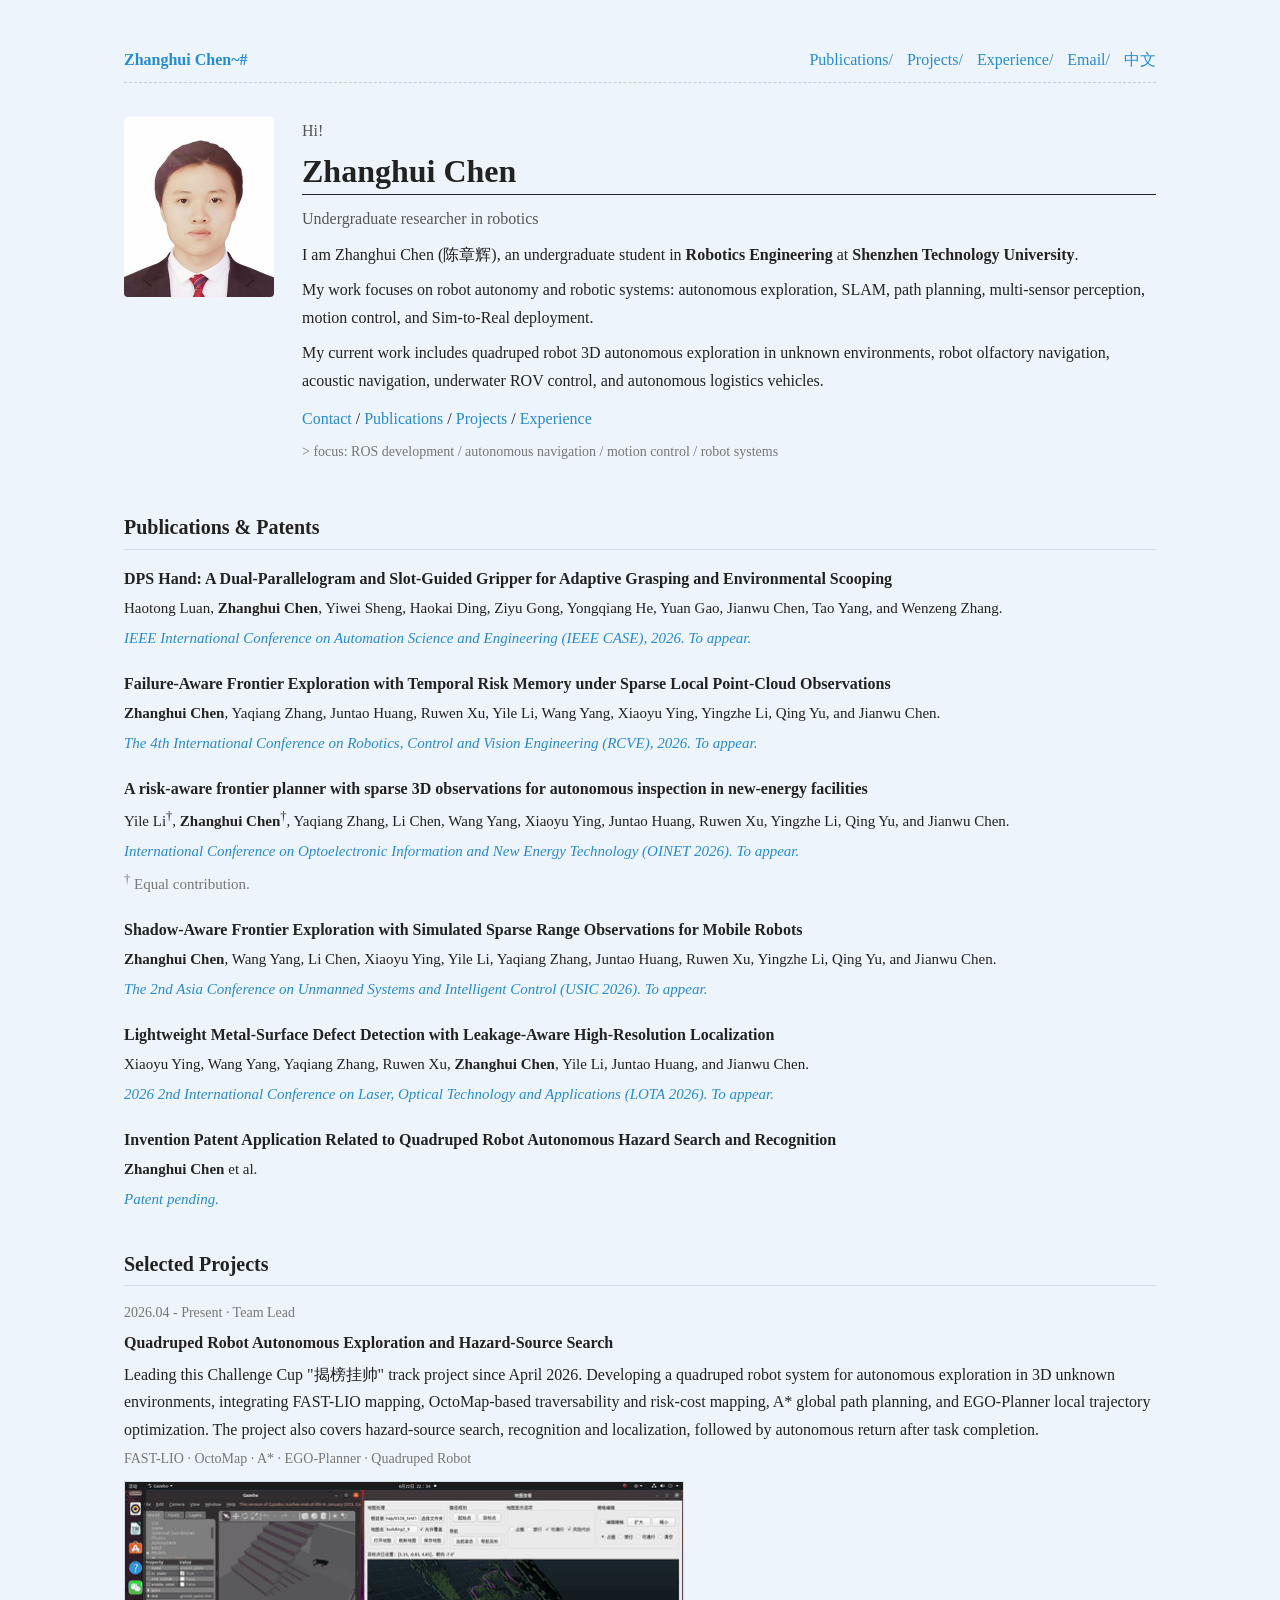
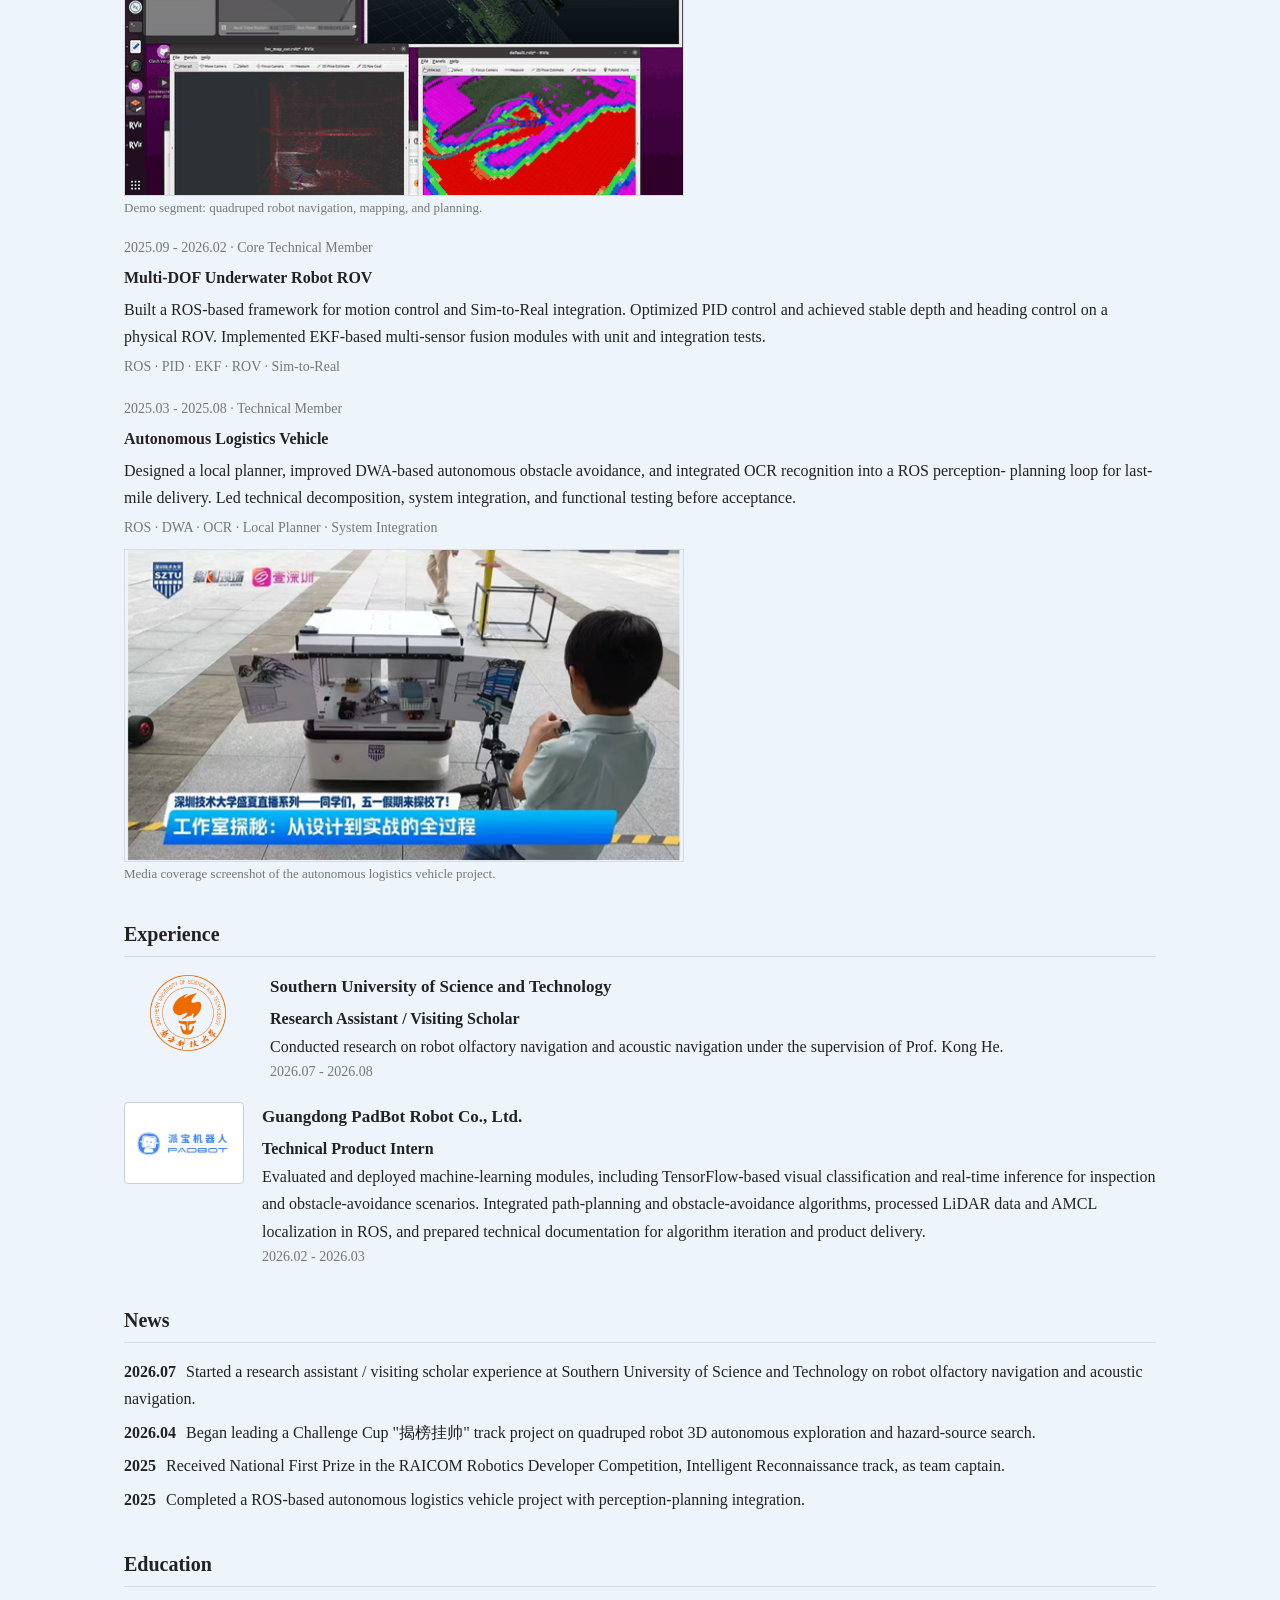
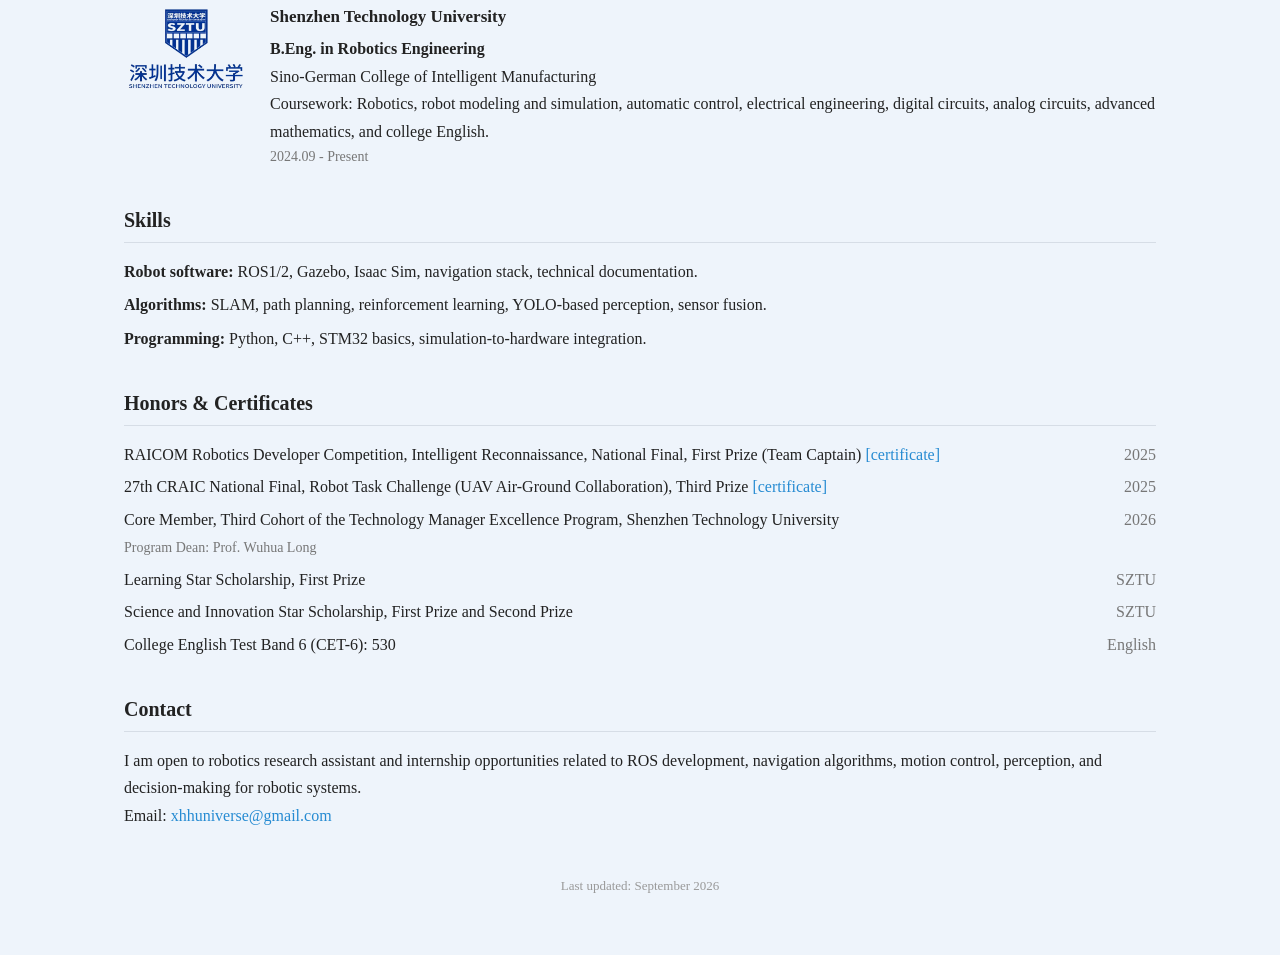
==== index.html @ fc565d32 "Add Chinese language switch and refresh update date" ====
<!doctype html>
<html lang="en" data-theme="light">
<head>
  <meta charset="utf-8" />
  <meta name="viewport" content="width=device-width, initial-scale=1" />
  <title>Zhanghui Chen | 陈章辉</title>
  <meta name="description" content="Zhanghui Chen's academic homepage: robotics engineering, ROS, autonomous navigation, SLAM, motion control, and robot systems." />
  <link rel="icon" href="./favicon.svg" />
  <link rel="stylesheet" href="./academic-v2.css" />
  <link rel="alternate" hreflang="en" href="./" />
  <link rel="alternate" hreflang="zh-CN" href="./zh/" />
</head>
<body>
  <header class="topbar">
    <div class="topbar-left">
      <a href="#top">Zhanghui Chen~#</a>
    </div>
    <nav class="topbar-right" aria-label="Primary navigation">
      <a href="#publications">Publications/</a>
      <a href="#projects">Projects/</a>
      <a href="#experience">Experience/</a>
      <a href="mailto:xhhuniverse@gmail.com">Email/</a>
      <a href="./zh/" lang="zh-CN">中文</a>
    </nav>
  </header>
  <hr class="topbar-divider" />

  <main id="top">
    <section class="hero">
      <div class="hero-photo">
        <img src="./profile.jpg" alt="Portrait of Zhanghui Chen" />
      </div>
      <div class="hero-info">
        <p class="greeting">Hi!</p>
        <h1>Zhanghui Chen</h1>
        <hr class="underline" />
        <p class="subtitle">Undergraduate researcher in robotics</p>
        <p>
          I am Zhanghui Chen (陈章辉), an undergraduate student in
          <strong>Robotics Engineering</strong> at <strong>Shenzhen Technology
          University</strong>.
        </p>
        <p>
          My work focuses on robot autonomy and robotic systems: autonomous
          exploration, SLAM, path planning, multi-sensor perception, motion
          control, and Sim-to-Real deployment.
        </p>
        <p>
          My current work includes quadruped robot 3D autonomous exploration
          in unknown environments, robot olfactory navigation, acoustic
          navigation, underwater ROV control, and autonomous logistics vehicles.
        </p>
        <p class="hero-links">
          <a href="mailto:xhhuniverse@gmail.com">Contact</a> /
          <a href="#publications">Publications</a> /
          <a href="#projects">Projects</a> /
          <a href="#experience">Experience</a>
        </p>
        <p class="focus-line">
          &gt; focus: ROS development / autonomous navigation / motion control / robot systems
        </p>
      </div>
    </section>

    <section id="publications">
      <h2>Publications & Patents</h2>
      <hr class="sec-rule" />

      <article class="pub-item">
        <p class="pub-title">DPS Hand: A Dual-Parallelogram and Slot-Guided Gripper for Adaptive Grasping and Environmental Scooping</p>
        <p class="pub-authors">Haotong Luan, <strong>Zhanghui Chen</strong>, Yiwei Sheng, Haokai Ding, Ziyu Gong, Yongqiang He, Yuan Gao, Jianwu Chen, Tao Yang, and Wenzeng Zhang.</p>
        <p class="pub-venue">IEEE International Conference on Automation Science and Engineering (IEEE CASE), 2026. To appear.</p>
      </article>

      <article class="pub-item">
        <p class="pub-title">Failure-Aware Frontier Exploration with Temporal Risk Memory under Sparse Local Point-Cloud Observations</p>
        <p class="pub-authors"><strong>Zhanghui Chen</strong>, Yaqiang Zhang, Juntao Huang, Ruwen Xu, Yile Li, Wang Yang, Xiaoyu Ying, Yingzhe Li, Qing Yu, and Jianwu Chen.</p>
        <p class="pub-venue">The 4th International Conference on Robotics, Control and Vision Engineering (RCVE), 2026. To appear.</p>
      </article>

      <article class="pub-item">
        <p class="pub-title">A risk-aware frontier planner with sparse 3D observations for autonomous inspection in new-energy facilities</p>
        <p class="pub-authors">Yile Li<sup>†</sup>, <strong>Zhanghui Chen</strong><sup>†</sup>, Yaqiang Zhang, Li Chen, Wang Yang, Xiaoyu Ying, Juntao Huang, Ruwen Xu, Yingzhe Li, Qing Yu, and Jianwu Chen.</p>
        <p class="pub-venue">International Conference on Optoelectronic Information and New Energy Technology (OINET 2026). To appear.</p>
        <p class="pub-note"><sup>†</sup> Equal contribution.</p>
      </article>

      <article class="pub-item">
        <p class="pub-title">Shadow-Aware Frontier Exploration with Simulated Sparse Range Observations for Mobile Robots</p>
        <p class="pub-authors"><strong>Zhanghui Chen</strong>, Wang Yang, Li Chen, Xiaoyu Ying, Yile Li, Yaqiang Zhang, Juntao Huang, Ruwen Xu, Yingzhe Li, Qing Yu, and Jianwu Chen.</p>
        <p class="pub-venue">The 2nd Asia Conference on Unmanned Systems and Intelligent Control (USIC 2026). To appear.</p>
      </article>

      <article class="pub-item">
        <p class="pub-title">Lightweight Metal-Surface Defect Detection with Leakage-Aware High-Resolution Localization</p>
        <p class="pub-authors">Xiaoyu Ying, Wang Yang, Yaqiang Zhang, Ruwen Xu, <strong>Zhanghui Chen</strong>, Yile Li, Juntao Huang, and Jianwu Chen.</p>
        <p class="pub-venue">2026 2nd International Conference on Laser, Optical Technology and Applications (LOTA 2026). To appear.</p>
      </article>

      <article class="pub-item">
        <p class="pub-title">Invention Patent Application Related to Quadruped Robot Autonomous Hazard Search and Recognition</p>
        <p class="pub-authors"><strong>Zhanghui Chen</strong> et al.</p>
        <p class="pub-venue">Patent pending.</p>
      </article>
    </section>

    <section id="projects">
      <h2>Selected Projects</h2>
      <hr class="sec-rule" />

      <article class="pub-item">
        <p class="entry-meta">2026.04 - Present · Team Lead</p>
        <p class="pub-title">Quadruped Robot Autonomous Exploration and Hazard-Source Search</p>
        <p>
          Leading this Challenge Cup "揭榜挂帅" track project since April 2026.
          Developing a quadruped robot system for autonomous exploration in 3D
          unknown environments, integrating FAST-LIO mapping, OctoMap-based
          traversability and risk-cost mapping, A* global path planning, and
          EGO-Planner local trajectory optimization. The project also covers
          hazard-source search, recognition and localization, followed by
          autonomous return after task completion.
        </p>
        <p class="tags">FAST-LIO · OctoMap · A* · EGO-Planner · Quadruped Robot</p>
        <figure class="project-media">
          <img src="./assets/quadruped-demo-16-21.gif" alt="Quadruped robot navigation demo showing simulation, mapping, and planning views" loading="lazy" />
          <figcaption>Demo segment: quadruped robot navigation, mapping, and planning.</figcaption>
        </figure>
      </article>

      <article class="pub-item">
        <p class="entry-meta">2025.09 - 2026.02 · Core Technical Member</p>
        <p class="pub-title">Multi-DOF Underwater Robot ROV</p>
        <p>
          Built a ROS-based framework for motion control and Sim-to-Real
          integration. Optimized PID control and achieved stable depth and
          heading control on a physical ROV. Implemented EKF-based
          multi-sensor fusion modules with unit and integration tests.
        </p>
        <p class="tags">ROS · PID · EKF · ROV · Sim-to-Real</p>
      </article>

      <article class="pub-item">
        <p class="entry-meta">2025.03 - 2025.08 · Technical Member</p>
        <p class="pub-title">Autonomous Logistics Vehicle</p>
        <p>
          Designed a local planner, improved DWA-based autonomous obstacle
          avoidance, and integrated OCR recognition into a ROS perception-
          planning loop for last-mile delivery. Led technical decomposition,
          system integration, and functional testing before acceptance.
        </p>
        <p class="tags">ROS · DWA · OCR · Local Planner · System Integration</p>
        <figure class="project-media">
          <img src="./assets/logistics-media-report.png" alt="Media report screenshot of the autonomous logistics vehicle project" loading="lazy" />
          <figcaption>Media coverage screenshot of the autonomous logistics vehicle project.</figcaption>
        </figure>
      </article>
    </section>

    <section id="experience">
      <h2>Experience</h2>
      <hr class="sec-rule" />
      <div class="entry-row">
        <div class="entry-logo university-seal">
          <img src="./assets/sustech-logo.png" alt="Southern University of Science and Technology logo" />
        </div>
        <div class="entry-body">
          <h3>Southern University of Science and Technology</h3>
          <p><strong>Research Assistant / Visiting Scholar</strong></p>
          <p>
            Conducted research on robot olfactory navigation and acoustic
            navigation under the supervision of Prof. Kong He.
          </p>
          <p class="entry-meta">2026.07 - 2026.08</p>
        </div>
      </div>

      <div class="entry-row">
        <div class="company-logo">
          <img src="./assets/padbot-logo.png" alt="PadBot logo" />
        </div>
        <div class="entry-body">
          <h3>Guangdong PadBot Robot Co., Ltd.</h3>
          <p><strong>Technical Product Intern</strong></p>
          <p>
            Evaluated and deployed machine-learning modules, including
            TensorFlow-based visual classification and
            real-time inference for inspection and obstacle-avoidance scenarios.
            Integrated path-planning and obstacle-avoidance algorithms,
            processed LiDAR data and AMCL localization in ROS, and prepared
            technical documentation for algorithm iteration and product delivery.
          </p>
          <p class="entry-meta">2026.02 - 2026.03</p>
        </div>
      </div>
    </section>

    <section id="news">
      <h2>News</h2>
      <hr class="sec-rule" />
      <ul class="news-list">
        <li><span class="news-date">2026.07</span> Started a research assistant / visiting scholar experience at Southern University of Science and Technology on robot olfactory navigation and acoustic navigation.</li>
        <li><span class="news-date">2026.04</span> Began leading a Challenge Cup "揭榜挂帅" track project on quadruped robot 3D autonomous exploration and hazard-source search.</li>
        <li><span class="news-date">2025</span> Received National First Prize in the RAICOM Robotics Developer Competition, Intelligent Reconnaissance track, as team captain.</li>
        <li><span class="news-date">2025</span> Completed a ROS-based autonomous logistics vehicle project with perception-planning integration.</li>
      </ul>
    </section>

    <section id="education">
      <h2>Education</h2>
      <hr class="sec-rule" />
      <div class="entry-row">
        <div class="entry-logo">
          <img src="./assets/sztu-logo.png" alt="Shenzhen Technology University logo" />
        </div>
        <div class="entry-body">
          <h3>Shenzhen Technology University</h3>
          <p><strong>B.Eng. in Robotics Engineering</strong></p>
          <p>Sino-German College of Intelligent Manufacturing</p>
          <p>
            Coursework: Robotics, robot modeling and simulation, automatic
            control, electrical engineering, digital circuits, analog circuits,
            advanced mathematics, and college English.
          </p>
          <p class="entry-meta">2024.09 - Present</p>
        </div>
      </div>
    </section>

    <section id="skills">
      <h2>Skills</h2>
      <hr class="sec-rule" />
      <ul class="compact-list">
        <li><strong>Robot software:</strong> ROS1/2, Gazebo, Isaac Sim, navigation stack, technical documentation.</li>
        <li><strong>Algorithms:</strong> SLAM, path planning, reinforcement learning, YOLO-based perception, sensor fusion.</li>
        <li><strong>Programming:</strong> Python, C++, STM32 basics, simulation-to-hardware integration.</li>
      </ul>
    </section>

    <section id="awards">
      <h2>Honors & Certificates</h2>
      <hr class="sec-rule" />
      <ul class="awards-list">
        <li><span>RAICOM Robotics Developer Competition, Intelligent Reconnaissance, National Final, First Prize (Team Captain) <a href="./assets/raicom-2025-first-prize.jpg">[certificate]</a></span><span class="award-year">2025</span></li>
        <li><span>27th CRAIC National Final, Robot Task Challenge (UAV Air-Ground Collaboration), Third Prize <a href="./assets/craic-2025-third-prize.pdf">[certificate]</a></span><span class="award-year">2025</span></li>
        <li><span>Core Member, Third Cohort of the Technology Manager Excellence Program, Shenzhen Technology University<br /><span class="muted">Program Dean: Prof. Wuhua Long</span></span><span class="award-year">2026</span></li>
        <li><span>Learning Star Scholarship, First Prize</span><span class="award-year">SZTU</span></li>
        <li><span>Science and Innovation Star Scholarship, First Prize and Second Prize</span><span class="award-year">SZTU</span></li>
        <li><span>College English Test Band 6 (CET-6): 530</span><span class="award-year">English</span></li>
      </ul>
    </section>

    <section id="contact">
      <h2>Contact</h2>
      <hr class="sec-rule" />
      <p>
        I am open to robotics research assistant and internship opportunities
        related to ROS development, navigation algorithms, motion control,
        perception, and decision-making for robotic systems.
      </p>
      <p>Email: <a href="mailto:xhhuniverse@gmail.com">xhhuniverse@gmail.com</a></p>
    </section>
  </main>

  <footer>
    <p>Last updated: September 2026</p>
  </footer>
</body>
</html>
---- academic-v2.css ----
:root {
  --bg: #eef4fb;
  --text: #222;
  --text-sub: #555;
  --text-muted: #777;
  --text-dim: #999;
  --link: #268bd2;
  --border: #d6dde6;
  --border-strong: #222;
  --photo-bg: #dce6f0;
}

*, *::before, *::after {
  box-sizing: border-box;
  margin: 0;
  padding: 0;
}

html {
  scroll-behavior: smooth;
}

body {
  max-width: 1080px;
  margin: 0 auto;
  padding: 46px 24px 58px;
  background: var(--bg);
  color: var(--text);
  font-family: "Times New Roman", Times, "Noto Serif SC", serif;
  font-size: 16px;
  line-height: 1.72;
}

a {
  color: var(--link);
  text-decoration: none;
}

a:hover {
  text-decoration: underline;
}

strong {
  font-weight: bold;
}

.topbar {
  display: flex;
  align-items: center;
  justify-content: space-between;
  gap: 10px;
  flex-wrap: wrap;
  margin-bottom: 8px;
}

.topbar-left a {
  color: var(--link);
  font-weight: bold;
}

.topbar-right {
  display: flex;
  align-items: center;
  gap: 14px;
  flex-wrap: wrap;
}

.topbar-right a {
  color: var(--link);
}

.topbar-divider {
  border: 0;
  border-top: 1.5px dashed #c6ced8;
  margin-bottom: 34px;
}

.hero {
  display: flex;
  align-items: flex-start;
  gap: 28px;
  flex-wrap: wrap;
  margin-bottom: 38px;
}

.hero-photo {
  position: relative;
  width: 150px;
  height: 180px;
  flex: 0 0 auto;
  overflow: hidden;
  border-radius: 4px;
  background: var(--photo-bg);
}

.hero-photo img {
  width: 100%;
  height: 100%;
  object-fit: cover;
}

.hero-info {
  flex: 1;
  min-width: 280px;
}

.greeting {
  color: var(--text-sub);
  margin-bottom: 4px;
}

.hero-info h1 {
  margin-bottom: 2px;
  font-size: 32px;
  font-weight: bold;
  line-height: 1.2;
}

.underline {
  border: 0;
  border-top: 1.5px solid var(--border-strong);
  margin: 4px 0 10px;
}

.subtitle {
  color: var(--text-sub);
  margin-bottom: 12px;
}

.hero-info p {
  margin-bottom: 8px;
}

.hero-links {
  margin-top: 10px;
}

.focus-line,
.tags,
.entry-meta,
.muted {
  color: var(--text-muted);
  font-size: 14px;
}

section {
  scroll-margin-top: 22px;
  margin-bottom: 34px;
}

section h2 {
  margin-bottom: 4px;
  font-size: 20px;
  font-weight: bold;
}

.sec-rule {
  border: 0;
  border-top: 1px solid var(--border);
  margin-bottom: 15px;
}

section h3 {
  margin: 15px 0 4px;
  font-size: 17px;
  font-weight: bold;
}

.pub-item {
  margin-bottom: 18px;
}

.pub-title {
  font-weight: bold;
}

.pub-authors,
.pub-venue,
.pub-note {
  font-size: 15px;
}

.pub-venue {
  color: var(--link);
  font-style: italic;
}

.pub-note {
  color: var(--text-muted);
}

.news-list,
.compact-list {
  list-style: none;
  padding: 0;
}

.news-list li,
.compact-list li {
  margin-bottom: 6px;
}

.news-date {
  font-weight: bold;
  margin-right: 6px;
}

.entry-row {
  display: flex;
  align-items: flex-start;
  gap: 18px;
}

.entry-logo {
  display: grid;
  place-items: center;
  width: 128px;
  min-height: 82px;
  flex: 0 0 auto;
  background: transparent;
}

.entry-logo img {
  display: block;
  max-width: 100%;
  height: auto;
}

.university-seal img {
  width: 82px;
  height: 82px;
  object-fit: contain;
}

.entry-row + .entry-row {
  margin-top: 18px;
}

.company-logo {
  display: grid;
  place-items: center;
  width: 120px;
  min-height: 82px;
  flex: 0 0 auto;
  border: 1px solid #c7d1dd;
  border-radius: 4px;
  background: #fff;
  padding: 8px;
}

.company-logo img {
  max-width: 100%;
  height: auto;
}

.entry-body {
  flex: 1;
}

.entry-body h3 {
  margin-top: 0;
}

.pub-item p {
  margin-bottom: 4px;
}

.tags {
  margin-top: 3px;
}

.project-media {
  max-width: 560px;
  margin: 9px 0 4px;
}

.project-media img {
  display: block;
  width: 100%;
  height: auto;
  border: 1px solid var(--border);
}

.project-media figcaption {
  margin-top: 3px;
  color: var(--text-muted);
  font-size: 13px;
  line-height: 1.45;
}

.awards-list {
  list-style: none;
  padding: 0;
}

.awards-list li {
  display: flex;
  justify-content: space-between;
  gap: 16px;
  margin-bottom: 5px;
}

.award-year {
  flex: 0 0 auto;
  color: var(--text-muted);
  white-space: nowrap;
}

footer {
  margin-top: 46px;
  color: var(--text-dim);
  font-size: 13px;
  text-align: center;
}

@media (max-width: 720px) {
  body {
    padding: 28px 18px 44px;
  }

  .topbar-right {
    gap: 10px;
    font-size: 15px;
  }

  .hero {
    gap: 18px;
  }

  .hero-photo {
    width: 120px;
    height: 144px;
  }

  .hero-info {
    min-width: 0;
  }

  .hero-info h1 {
    font-size: 28px;
  }

  .entry-row {
    flex-direction: column;
  }

  .awards-list li {
    display: block;
  }

  .award-year {
    display: block;
    margin-top: 1px;
  }
}

@media (max-width: 520px) {
  body {
    padding: 24px 16px 40px;
    overflow-x: hidden;
  }

  .topbar {
    align-items: flex-start;
  }

  .topbar-right {
    width: 100%;
    gap: 6px 12px;
  }

  .hero {
    display: block;
  }

  .hero-photo {
    width: 104px;
    height: 125px;
    margin-bottom: 14px;
  }

  .hero-info h1 {
    font-size: 25px;
  }

  .hero-info p,
  .pub-title,
  .pub-authors,
  .pub-venue,
  .entry-body,
  .news-list li,
  .compact-list li,
  .awards-list li {
    overflow-wrap: break-word;
  }

  .focus-line {
    font-size: 13px;
  }
}
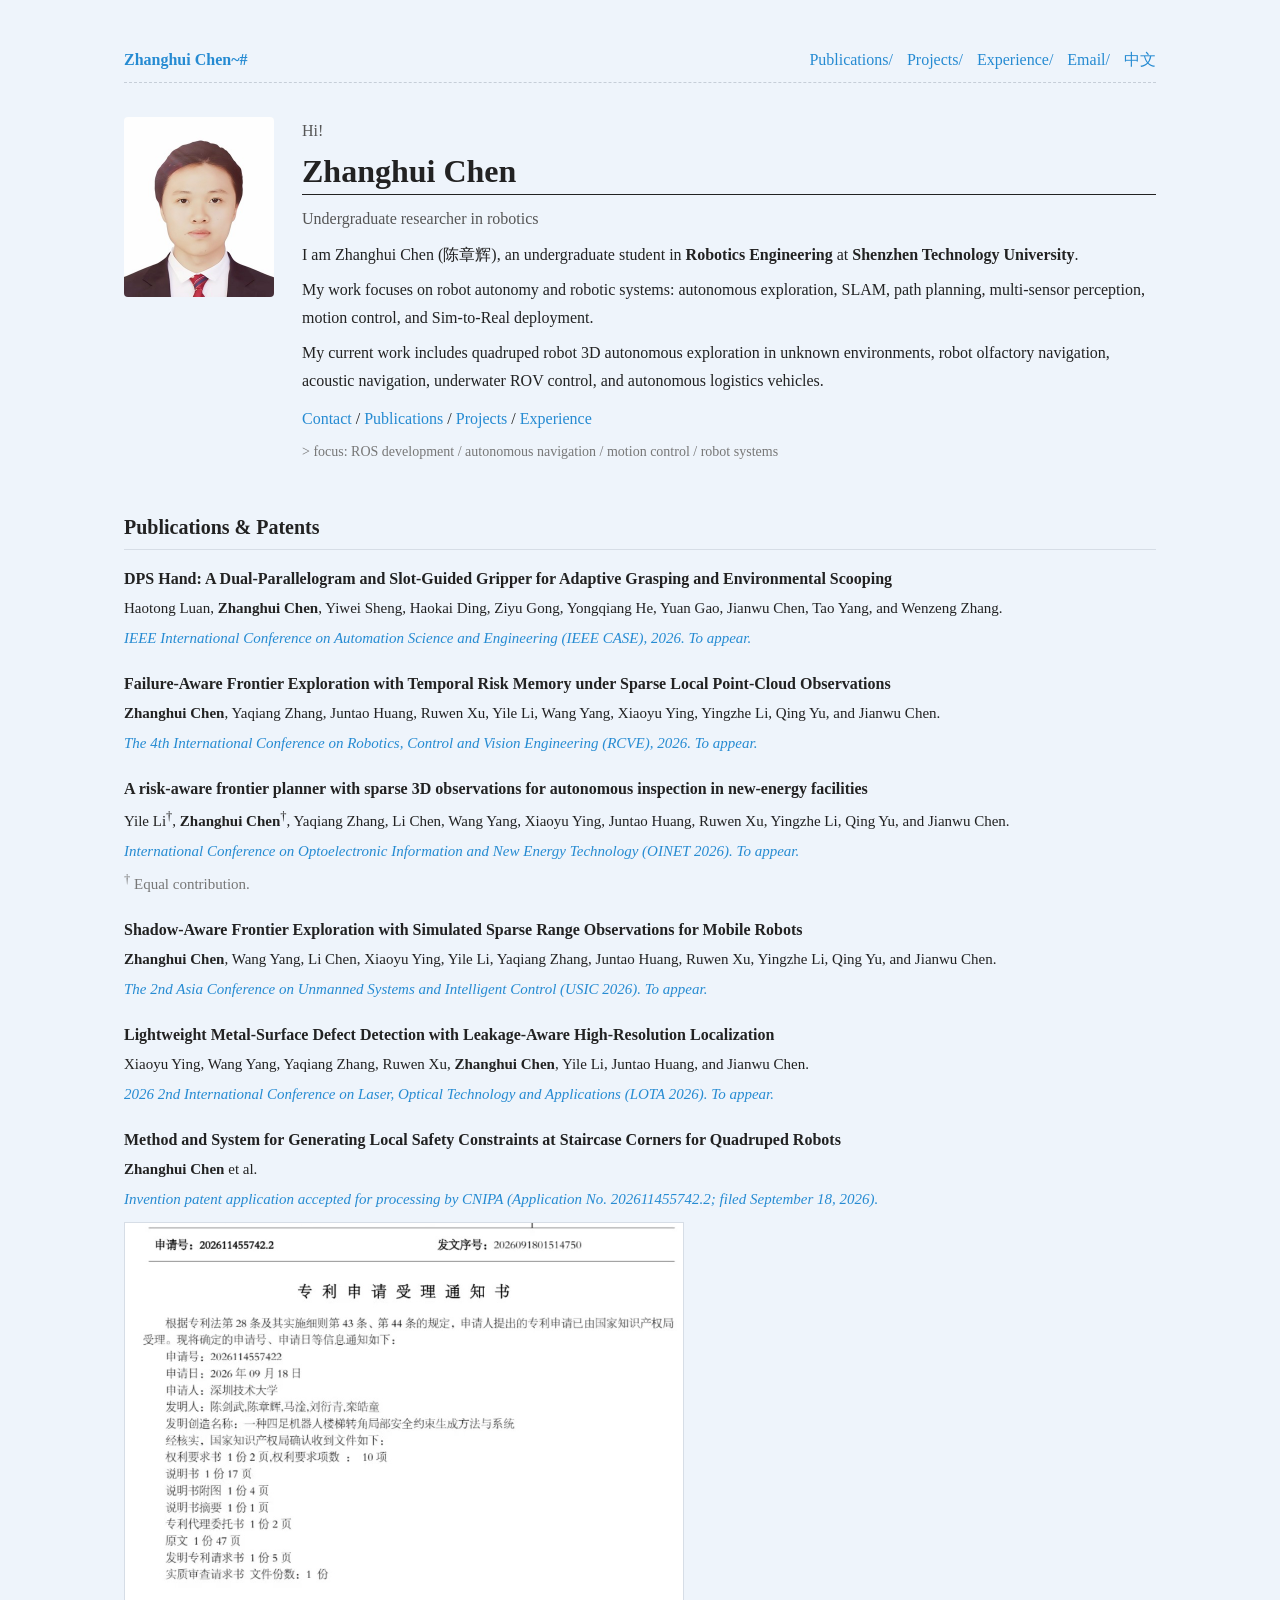
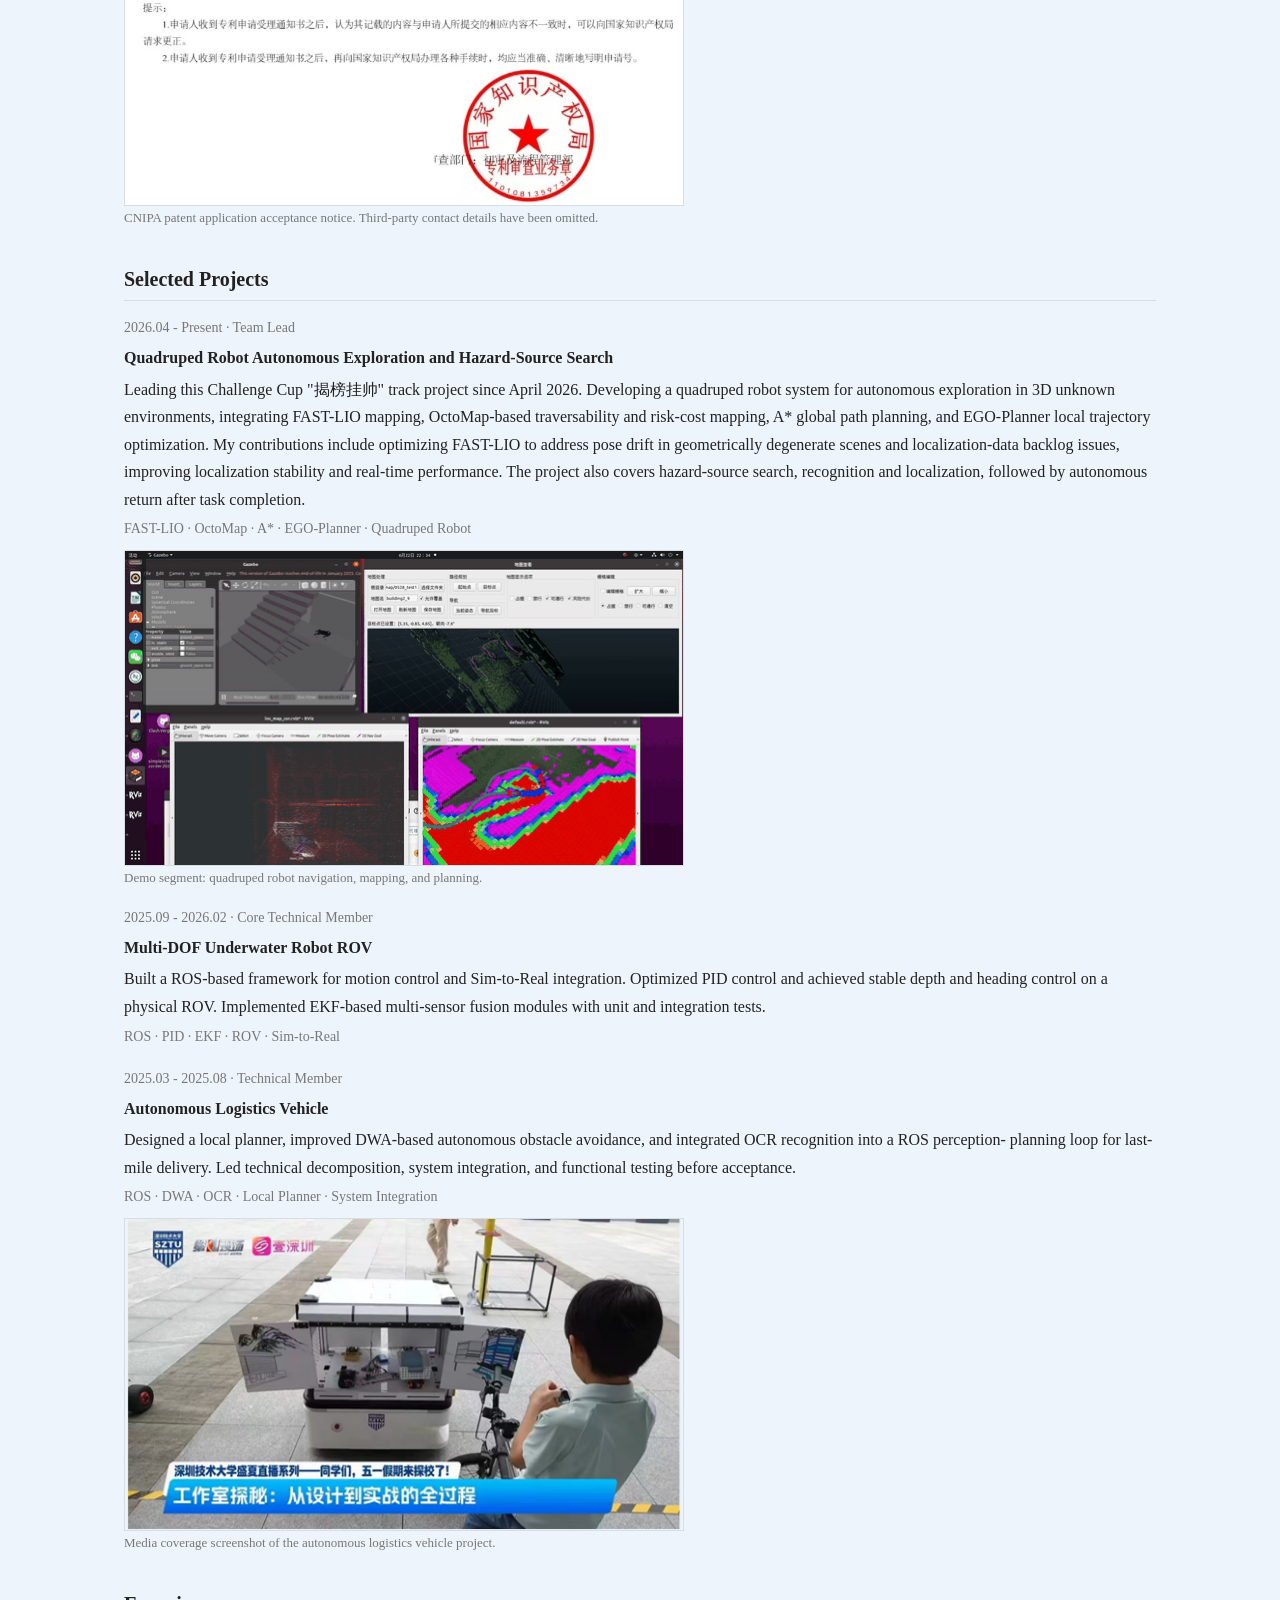
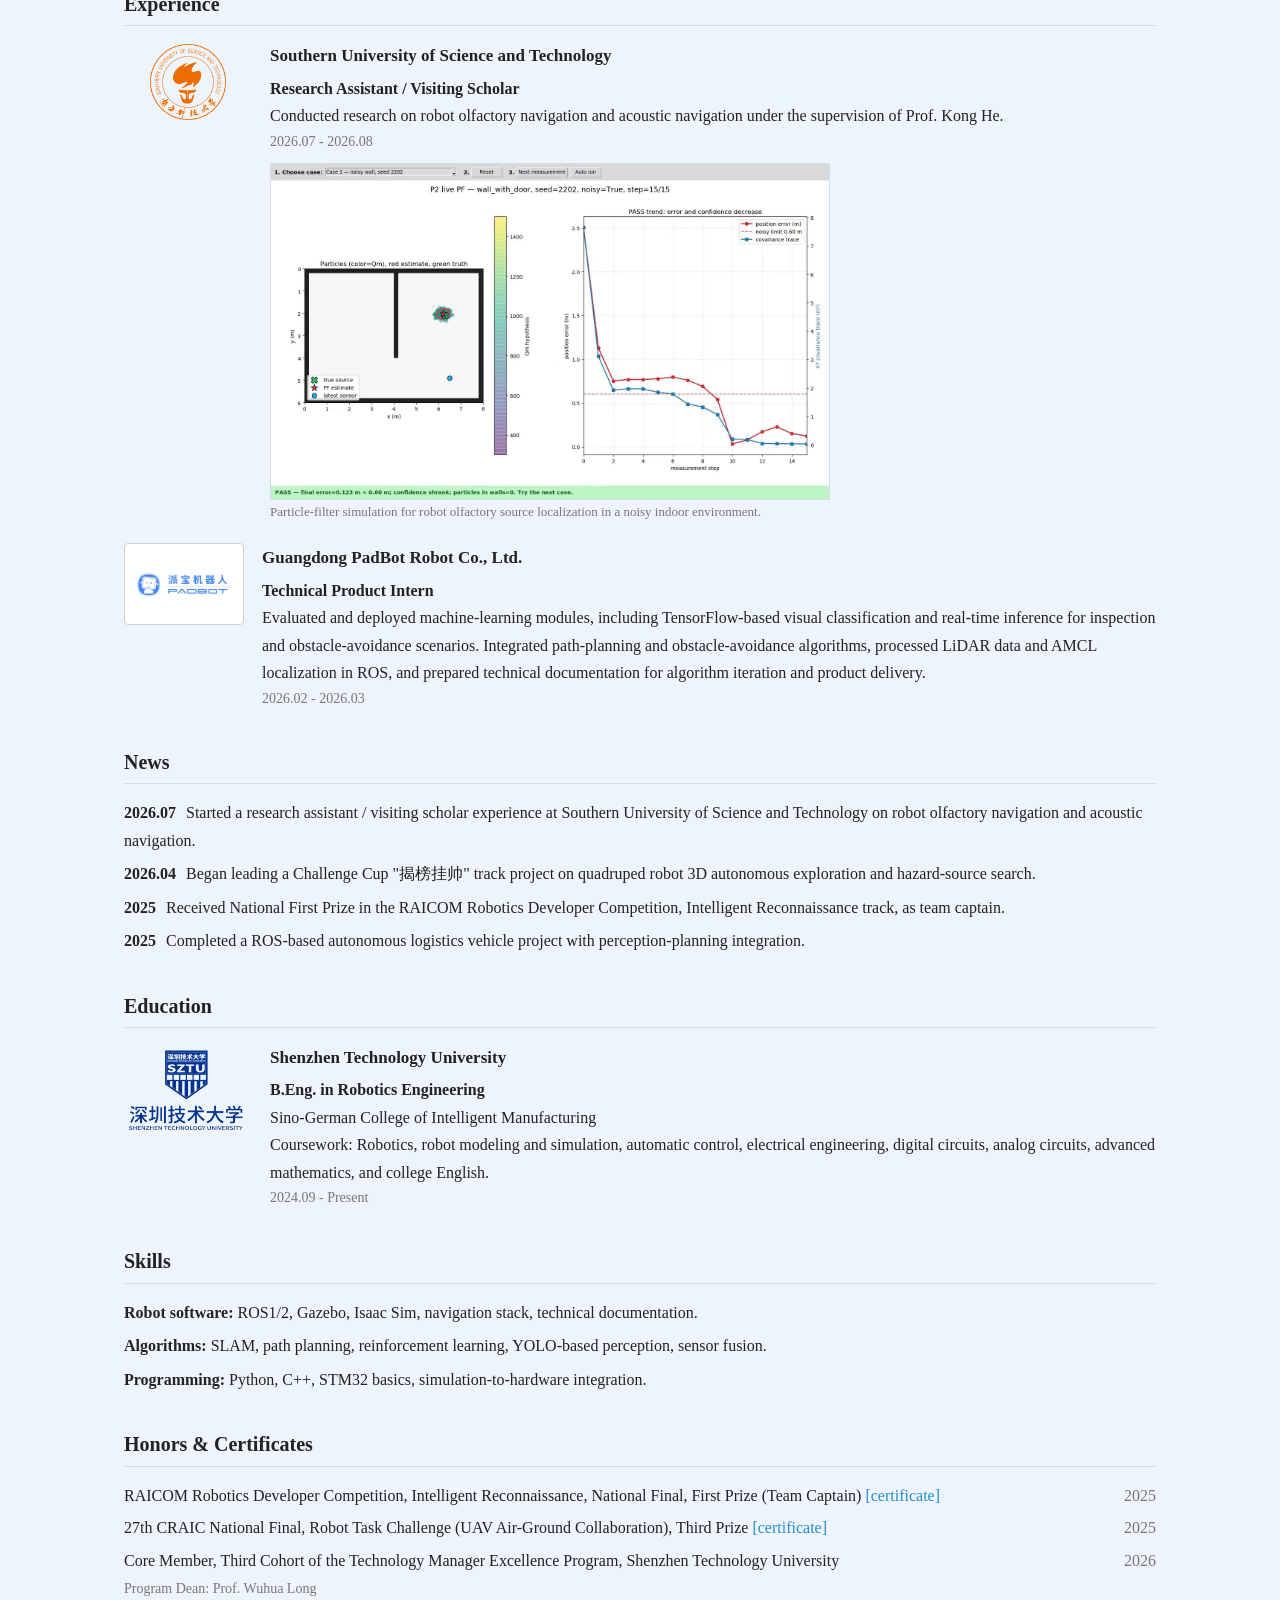
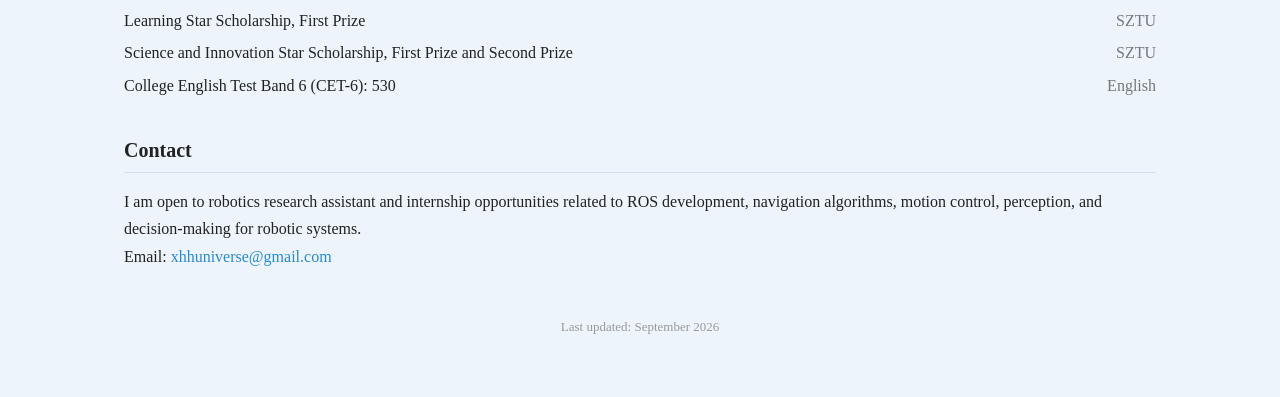
==== commit 0655dcc6: "Update FAST-LIO contribution, research figure, and patent record" ====
--- a/index.html
+++ b/index.html
@@ -98,9 +98,13 @@
       </article>
 
       <article class="pub-item">
-        <p class="pub-title">Invention Patent Application Related to Quadruped Robot Autonomous Hazard Search and Recognition</p>
+        <p class="pub-title">Method and System for Generating Local Safety Constraints at Staircase Corners for Quadruped Robots</p>
         <p class="pub-authors"><strong>Zhanghui Chen</strong> et al.</p>
-        <p class="pub-venue">Patent pending.</p>
+        <p class="pub-venue">Invention patent application accepted for processing by CNIPA (Application No. 202611455742.2; filed September 18, 2026).</p>
+        <figure class="project-media document-media">
+          <img src="./assets/patent-acceptance-20260918.png" alt="CNIPA invention patent application acceptance notice" loading="lazy" />
+          <figcaption>CNIPA patent application acceptance notice. Third-party contact details have been omitted.</figcaption>
+        </figure>
       </article>
     </section>
 
@@ -116,9 +120,12 @@
           Developing a quadruped robot system for autonomous exploration in 3D
           unknown environments, integrating FAST-LIO mapping, OctoMap-based
           traversability and risk-cost mapping, A* global path planning, and
-          EGO-Planner local trajectory optimization. The project also covers
-          hazard-source search, recognition and localization, followed by
-          autonomous return after task completion.
+          EGO-Planner local trajectory optimization. My contributions include
+          optimizing FAST-LIO to address pose drift in geometrically degenerate
+          scenes and localization-data backlog issues, improving localization
+          stability and real-time performance. The project also covers hazard-source
+          search, recognition and localization, followed by autonomous return
+          after task completion.
         </p>
         <p class="tags">FAST-LIO · OctoMap · A* · EGO-Planner · Quadruped Robot</p>
         <figure class="project-media">
@@ -171,6 +178,10 @@
             navigation under the supervision of Prof. Kong He.
           </p>
           <p class="entry-meta">2026.07 - 2026.08</p>
+          <figure class="project-media research-media">
+            <img src="./assets/sustech-olfactory-navigation-pf.jpg" alt="Particle-filter simulation for robot olfactory source localization in a noisy indoor environment" loading="lazy" />
+            <figcaption>Particle-filter simulation for robot olfactory source localization in a noisy indoor environment.</figcaption>
+          </figure>
         </div>
       </div>
 
--- a/academic-v2.css
+++ b/academic-v2.css
@@ -31,6 +31,17 @@
   line-height: 1.72;
 }
 
+html[lang="zh-CN"] body {
+  font-family: "Noto Serif SC", "Source Han Serif SC", "Songti SC", SimSun, serif;
+  line-height: 1.82;
+}
+
+html[lang="zh-CN"] .hero-info h1,
+html[lang="zh-CN"] section h2,
+html[lang="zh-CN"] section h3 {
+  letter-spacing: 0;
+}
+
 a {
   color: var(--link);
   text-decoration: none;
@@ -234,6 +245,10 @@
 
 .entry-row + .entry-row {
   margin-top: 18px;
+}
+
+.development-item {
+  margin-top: 22px;
 }
 
 .company-logo {
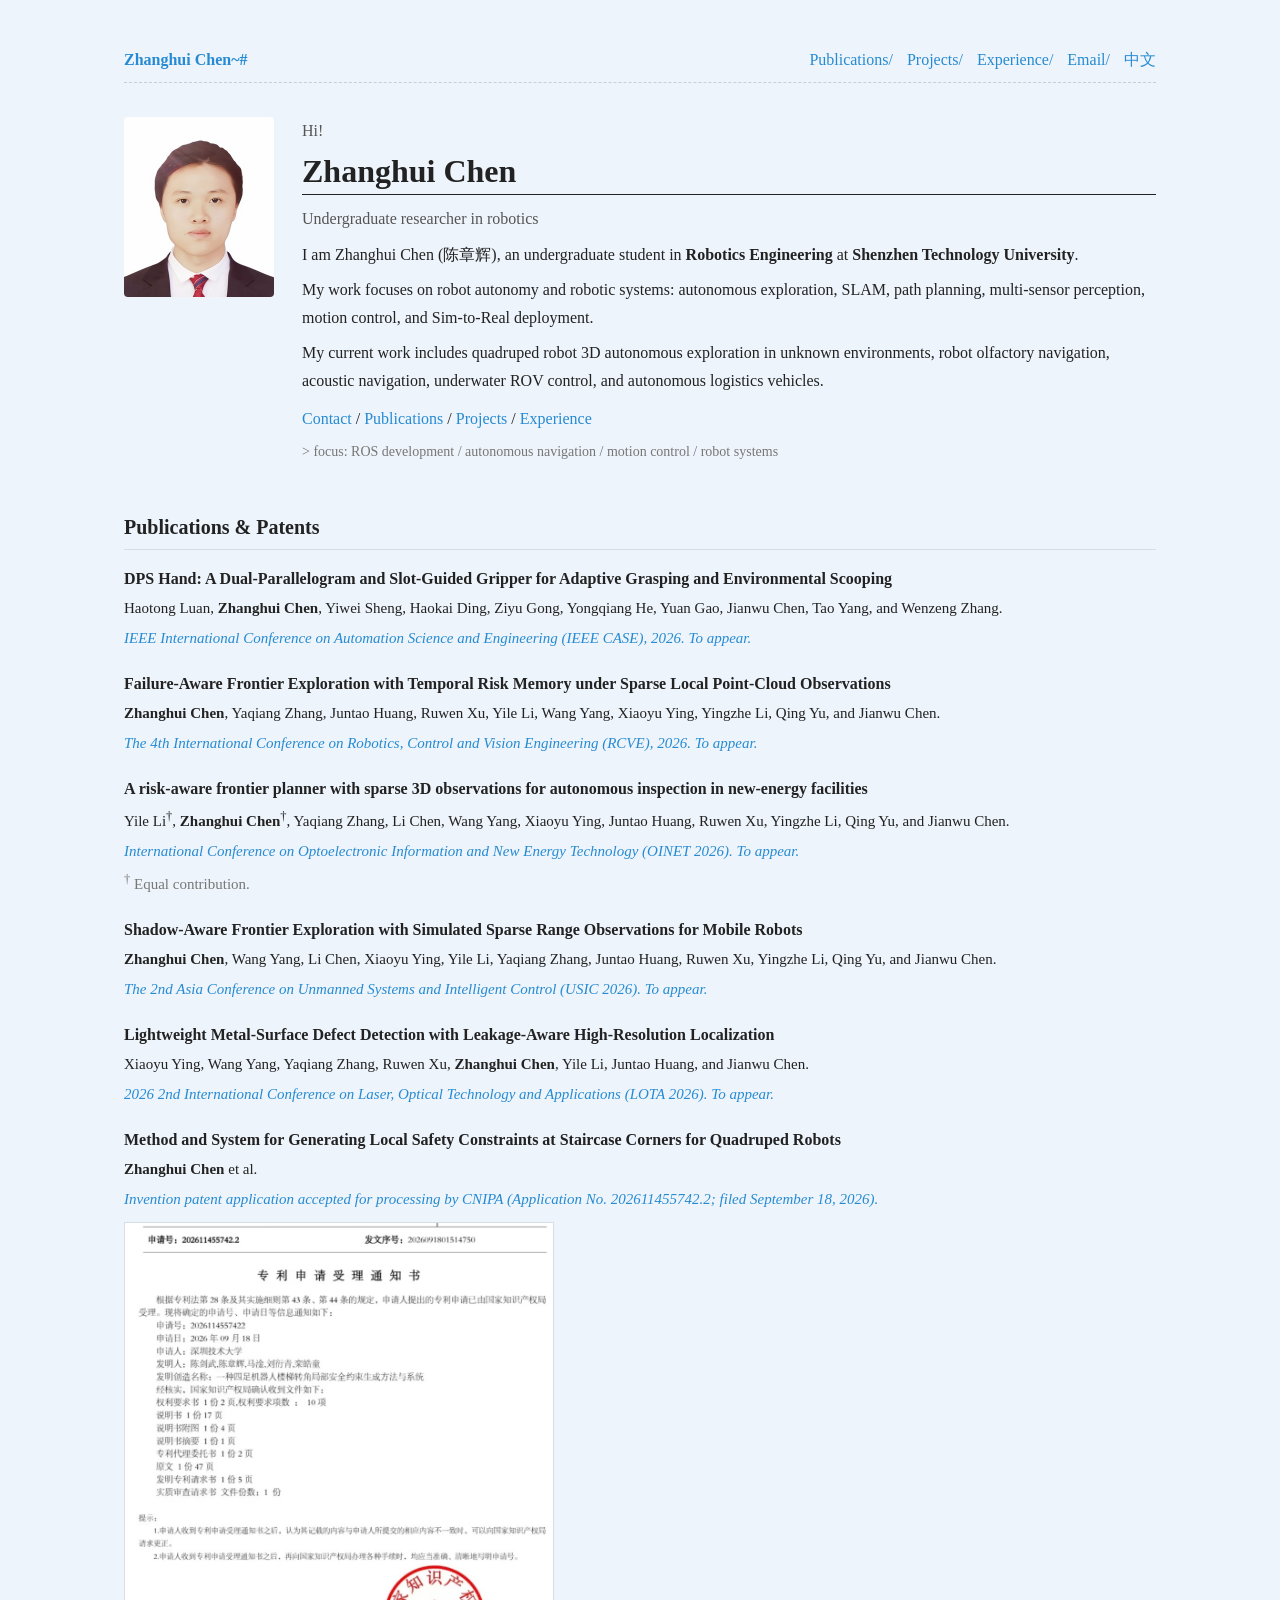
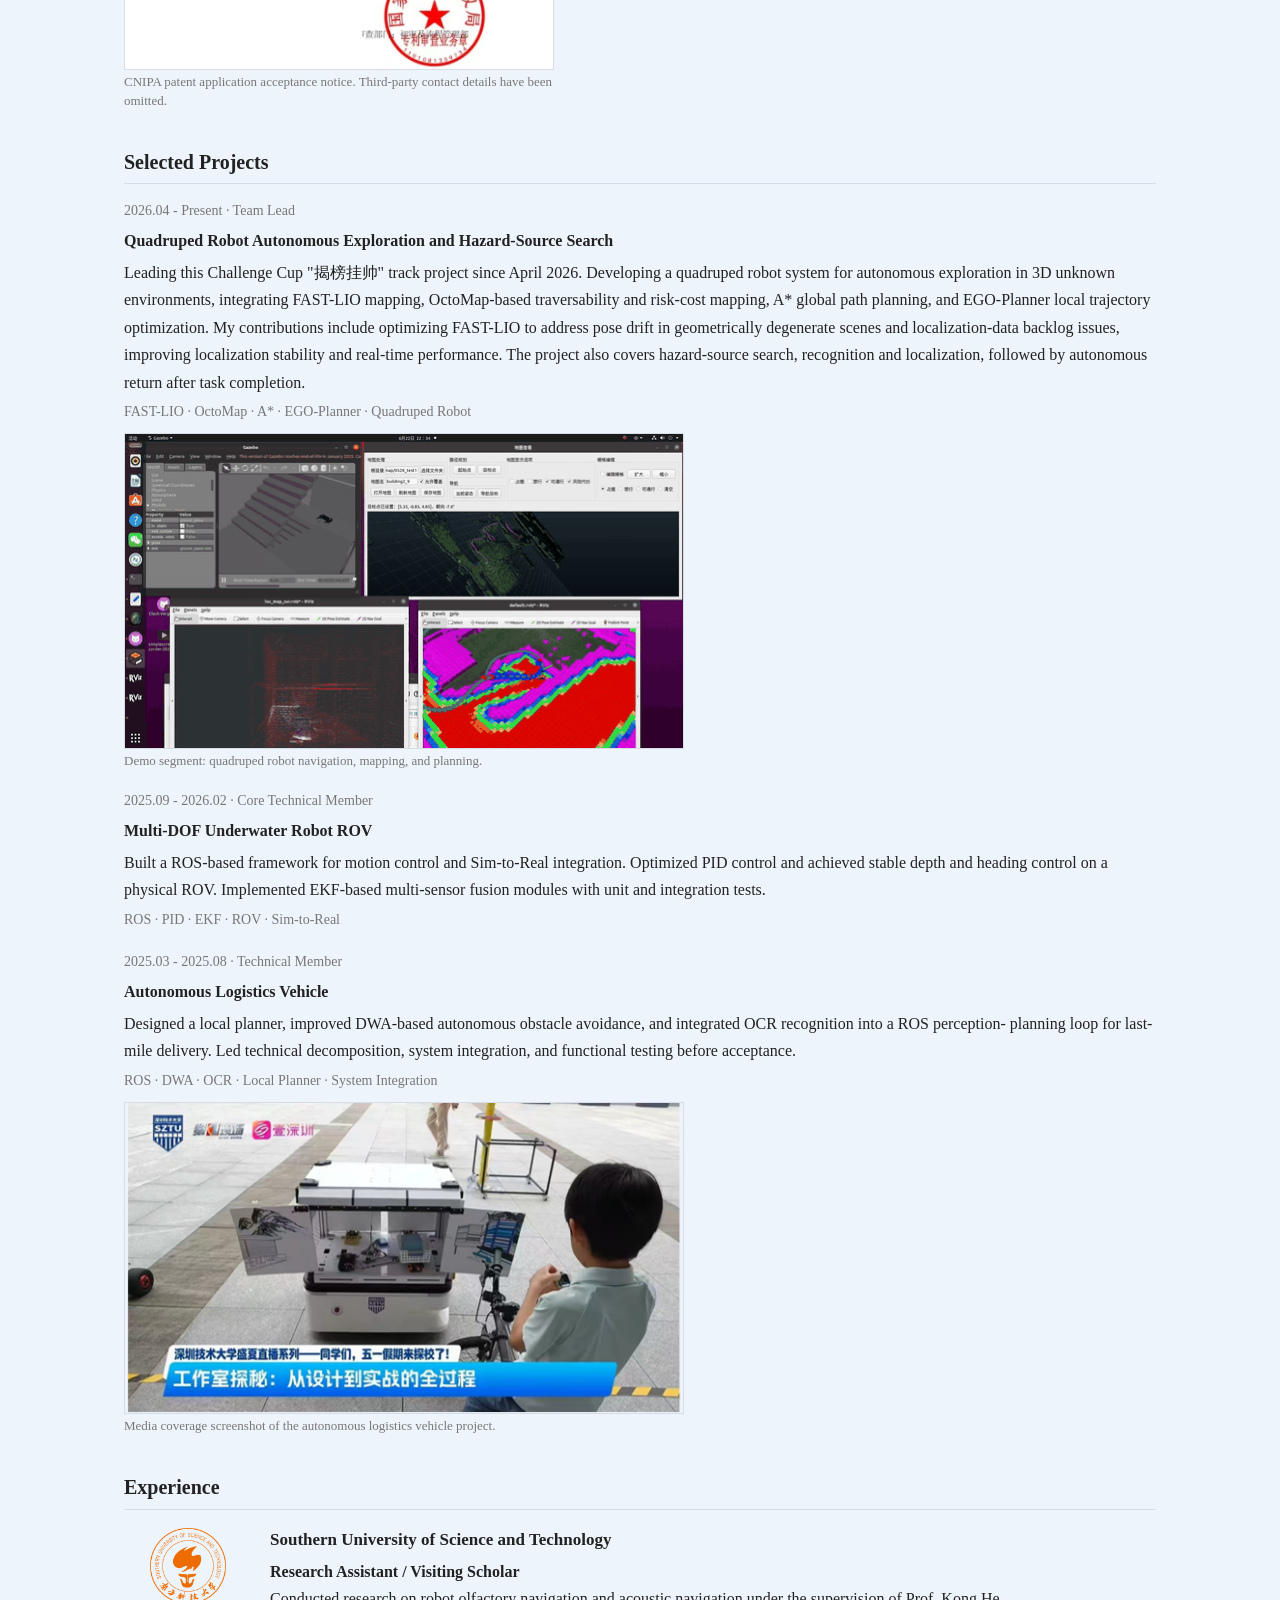
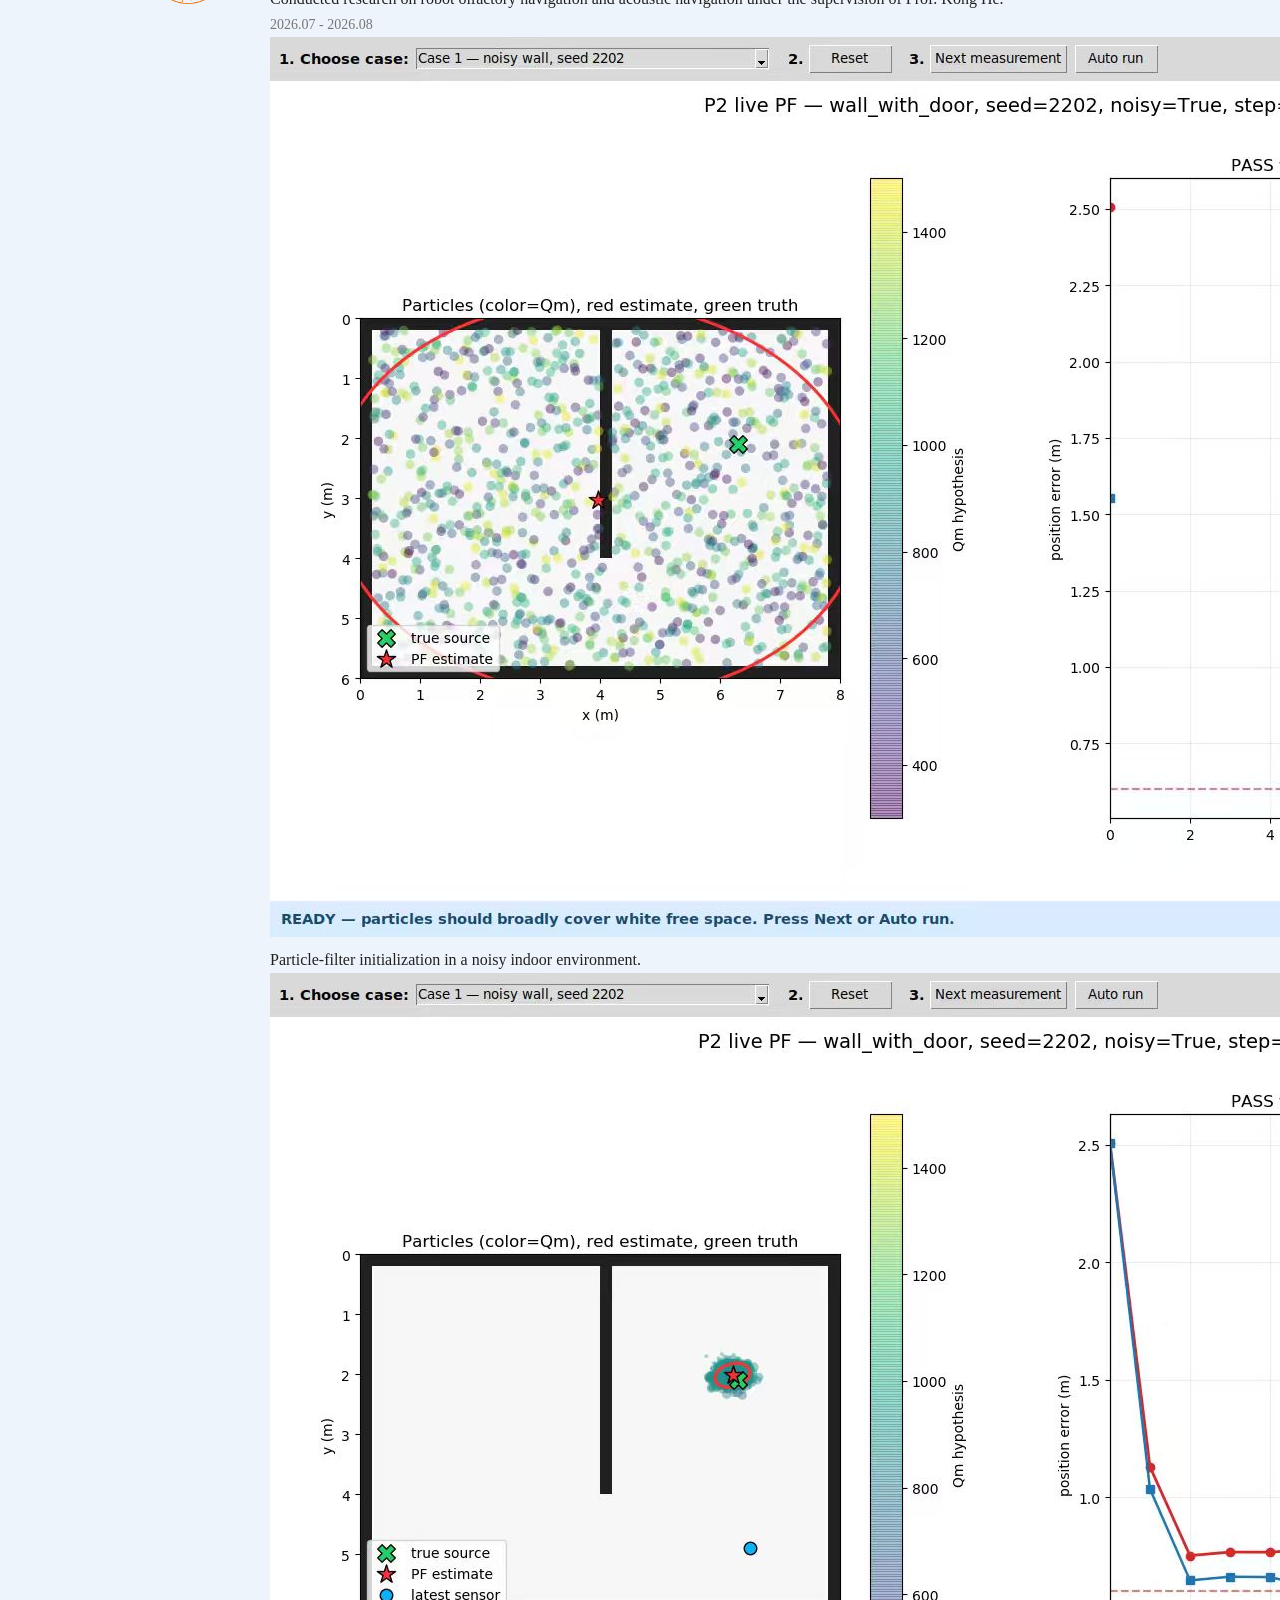
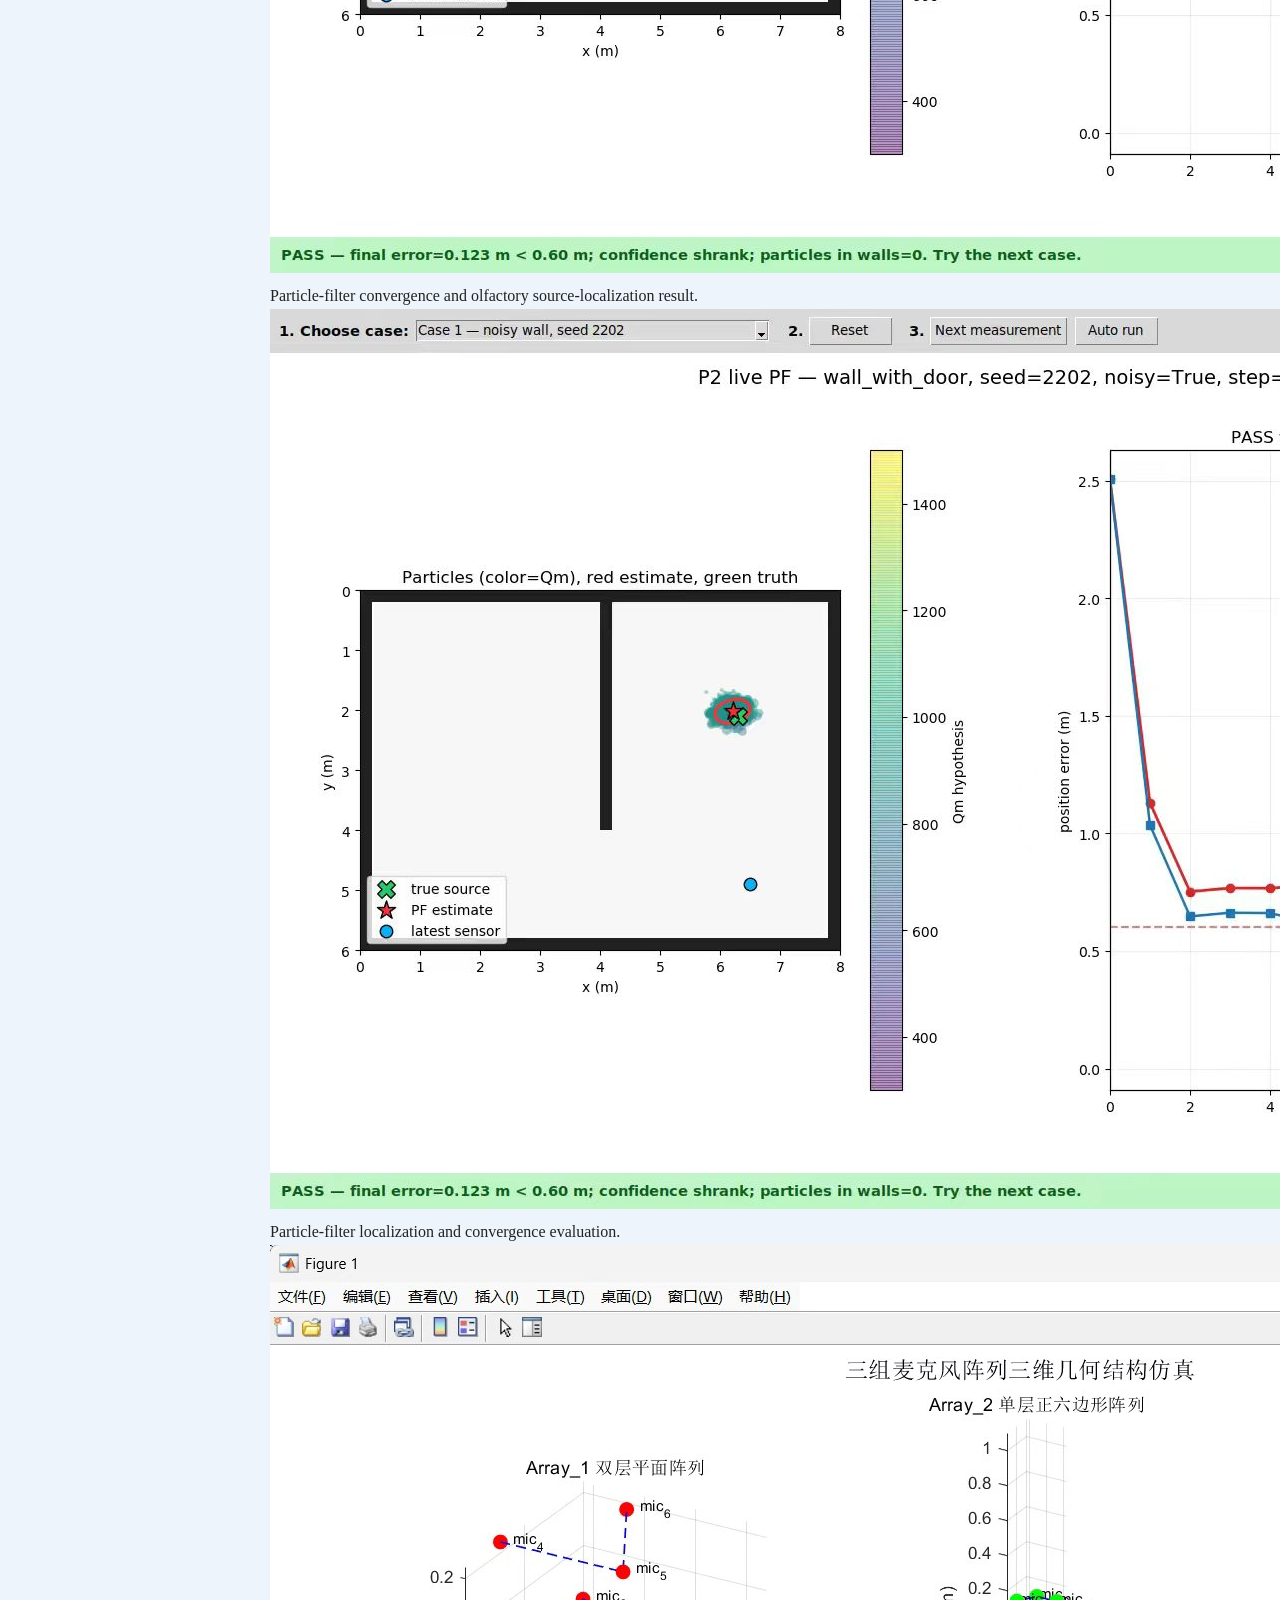
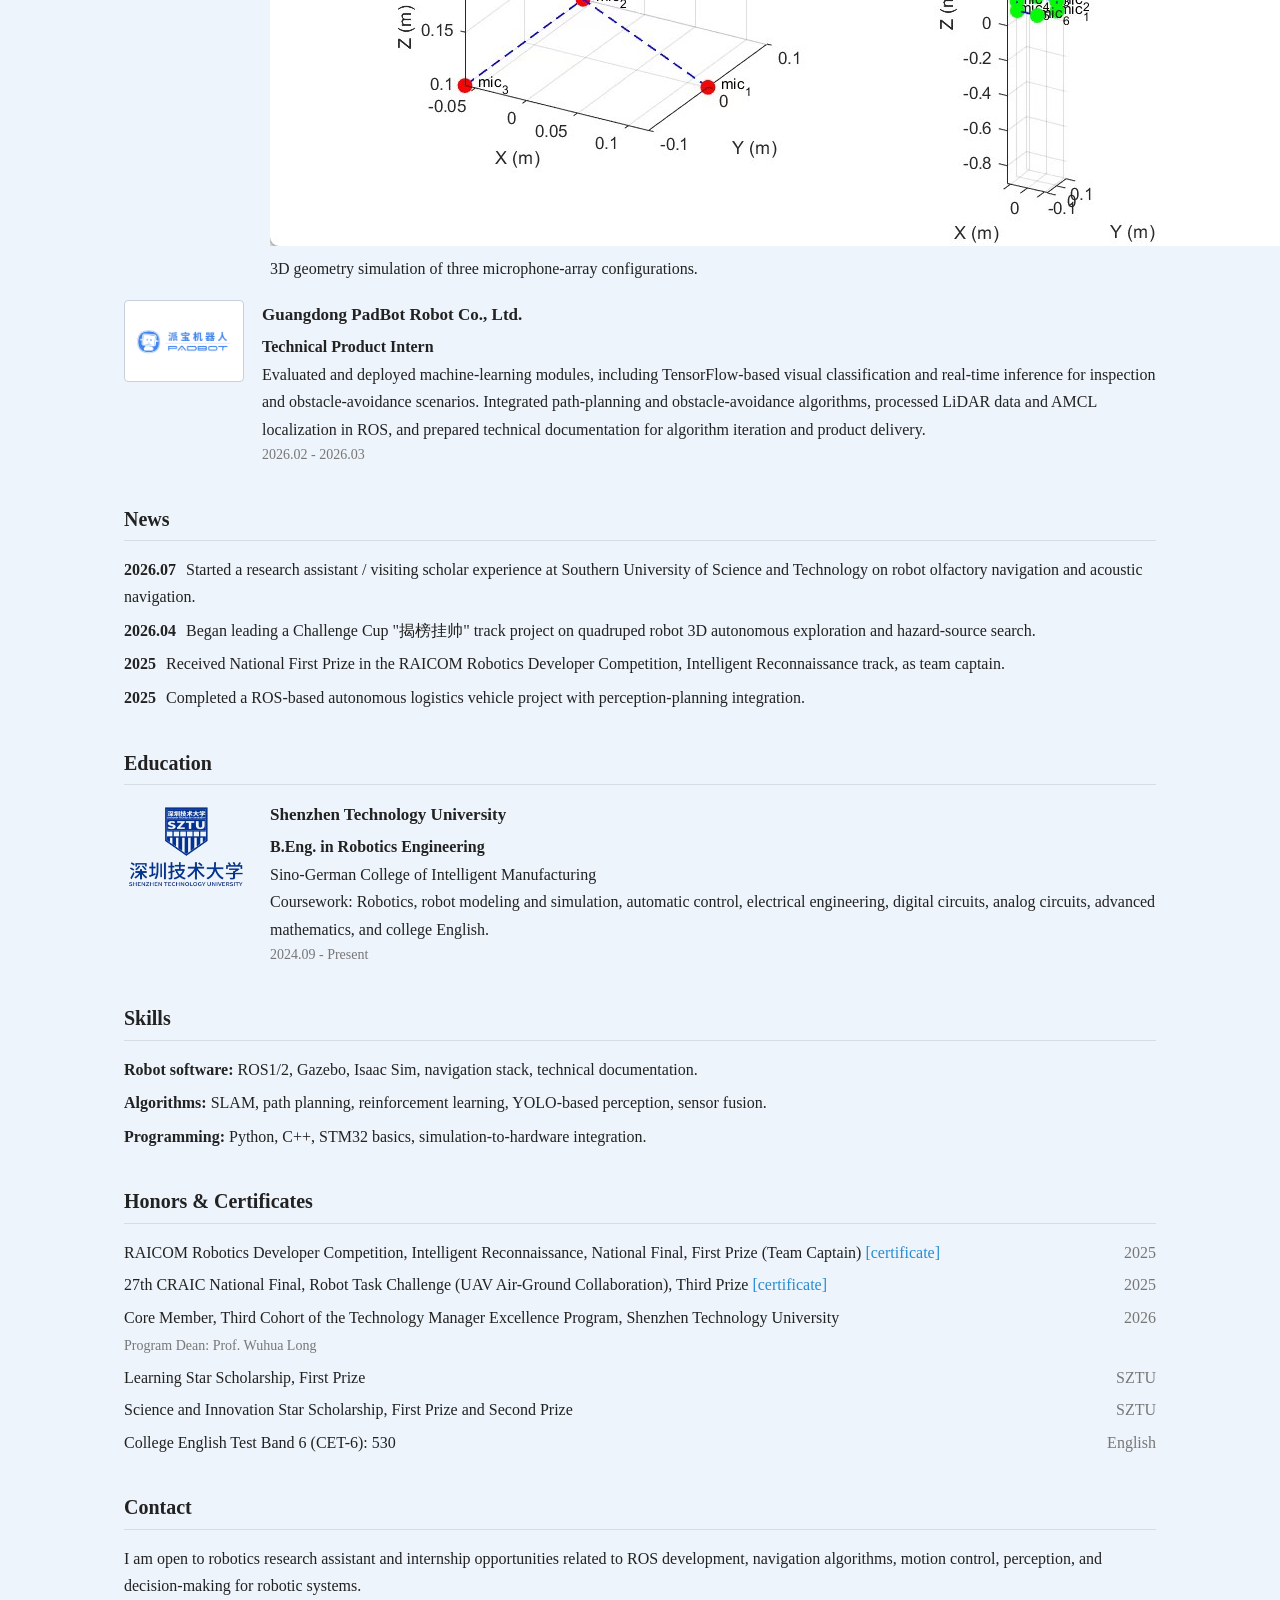
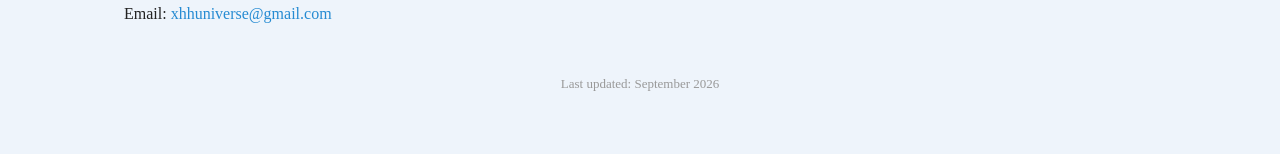
==== commit cbb7dda6: "Add four-panel SUSTech research gallery" ====
--- a/index.html
+++ b/index.html
@@ -178,10 +178,32 @@
             navigation under the supervision of Prof. Kong He.
           </p>
           <p class="entry-meta">2026.07 - 2026.08</p>
-          <figure class="project-media research-media">
-            <img src="./assets/sustech-olfactory-navigation-pf.jpg" alt="Particle-filter simulation for robot olfactory source localization in a noisy indoor environment" loading="lazy" />
-            <figcaption>Particle-filter simulation for robot olfactory source localization in a noisy indoor environment.</figcaption>
-          </figure>
+          <div class="research-gallery" aria-label="Research results from robot olfactory and acoustic navigation">
+            <figure>
+              <a href="./assets/sustech-olfactory-pf-initial.jpg" target="_blank" rel="noopener noreferrer">
+                <img src="./assets/sustech-olfactory-pf-initial.jpg" alt="Particle-filter initialization in a noisy indoor environment" loading="lazy" />
+              </a>
+              <figcaption>Particle-filter initialization in a noisy indoor environment.</figcaption>
+            </figure>
+            <figure>
+              <a href="./assets/sustech-olfactory-pf-converged.jpg" target="_blank" rel="noopener noreferrer">
+                <img src="./assets/sustech-olfactory-pf-converged.jpg" alt="Particle-filter convergence and olfactory source-localization result" loading="lazy" />
+              </a>
+              <figcaption>Particle-filter convergence and olfactory source-localization result.</figcaption>
+            </figure>
+            <figure>
+              <a href="./assets/sustech-olfactory-navigation-pf.jpg" target="_blank" rel="noopener noreferrer">
+                <img src="./assets/sustech-olfactory-navigation-pf.jpg" alt="Particle-filter localization and convergence evaluation" loading="lazy" />
+              </a>
+              <figcaption>Particle-filter localization and convergence evaluation.</figcaption>
+            </figure>
+            <figure>
+              <a href="./assets/sustech-acoustic-array-geometry.jpg" target="_blank" rel="noopener noreferrer">
+                <img src="./assets/sustech-acoustic-array-geometry.jpg" alt="Three-dimensional geometry simulation of three microphone-array configurations" loading="lazy" />
+              </a>
+              <figcaption>3D geometry simulation of three microphone-array configurations.</figcaption>
+            </figure>
+          </div>
         </div>
       </div>
 
--- a/academic-v2.css
+++ b/academic-v2.css
@@ -303,6 +303,14 @@
   line-height: 1.45;
 }
 
+.research-media {
+  max-width: 680px;
+}
+
+.document-media {
+  max-width: 430px;
+}
+
 .awards-list {
   list-style: none;
   padding: 0;
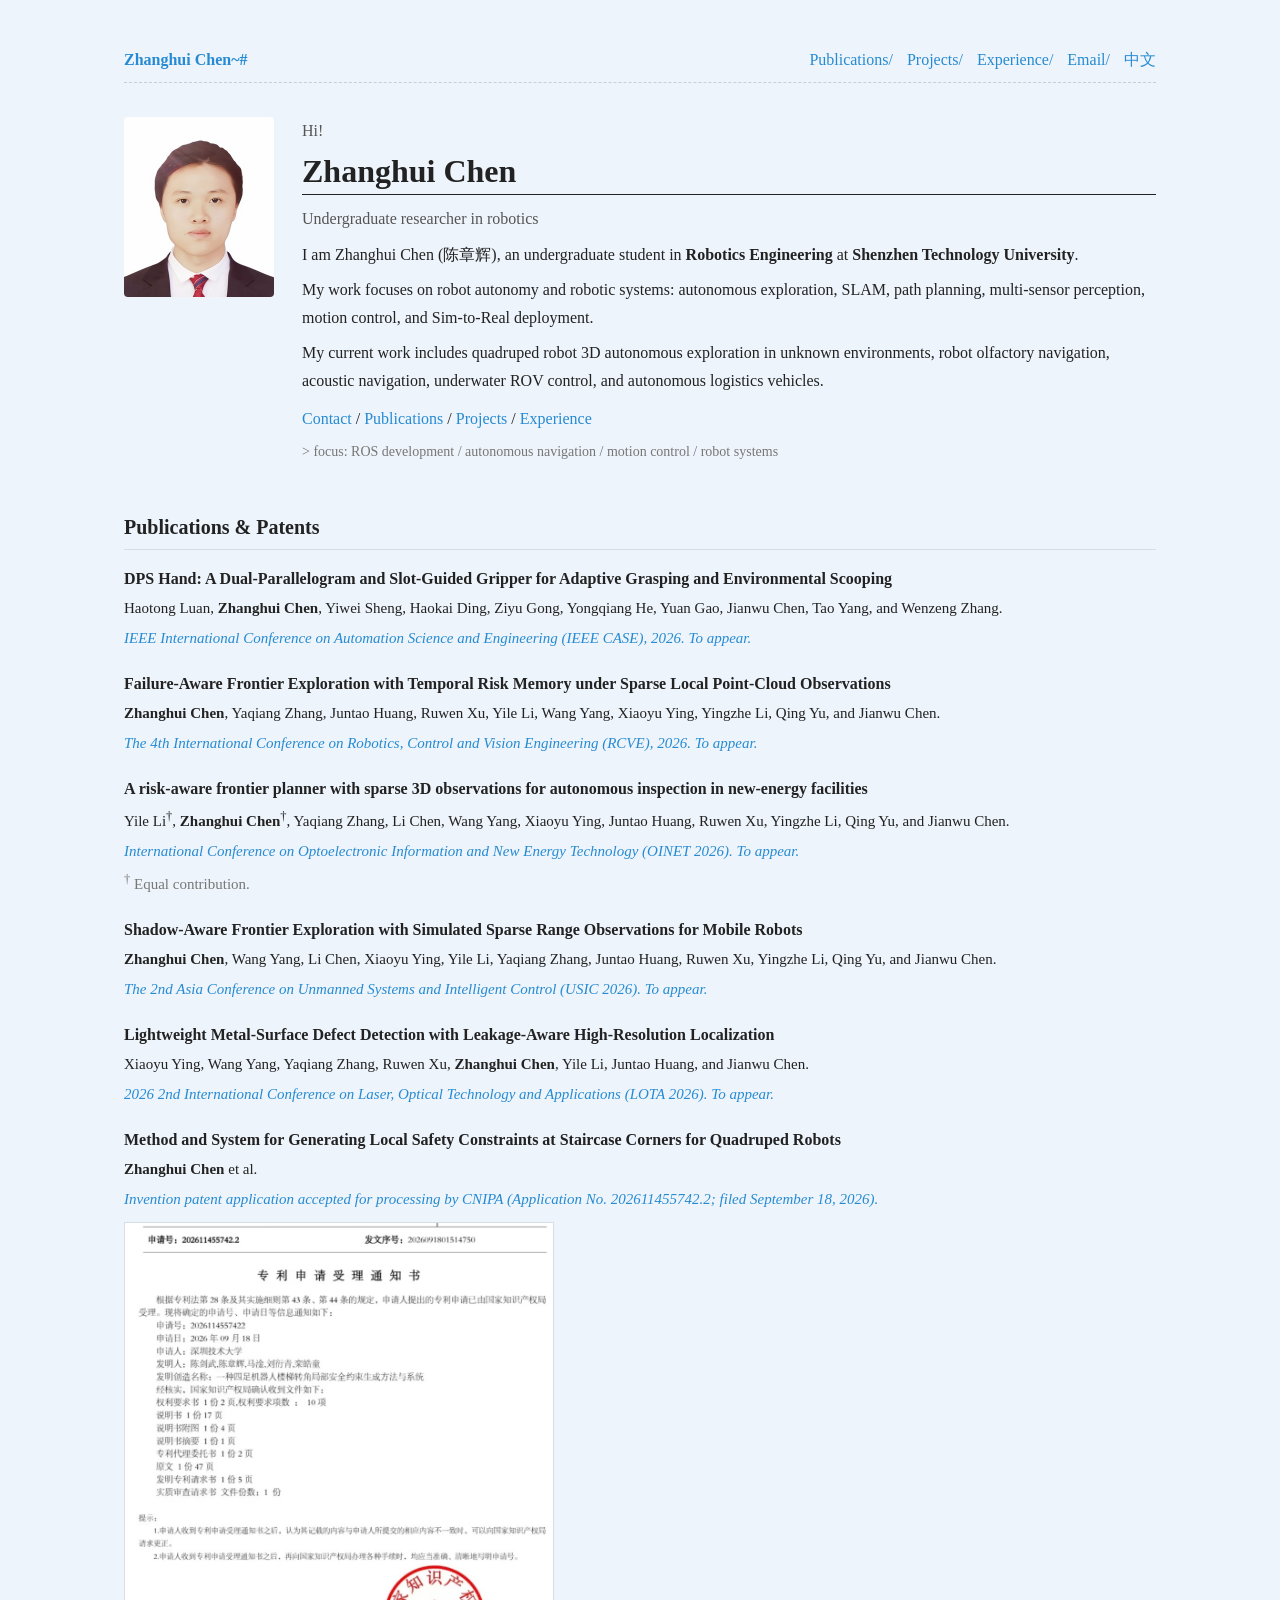
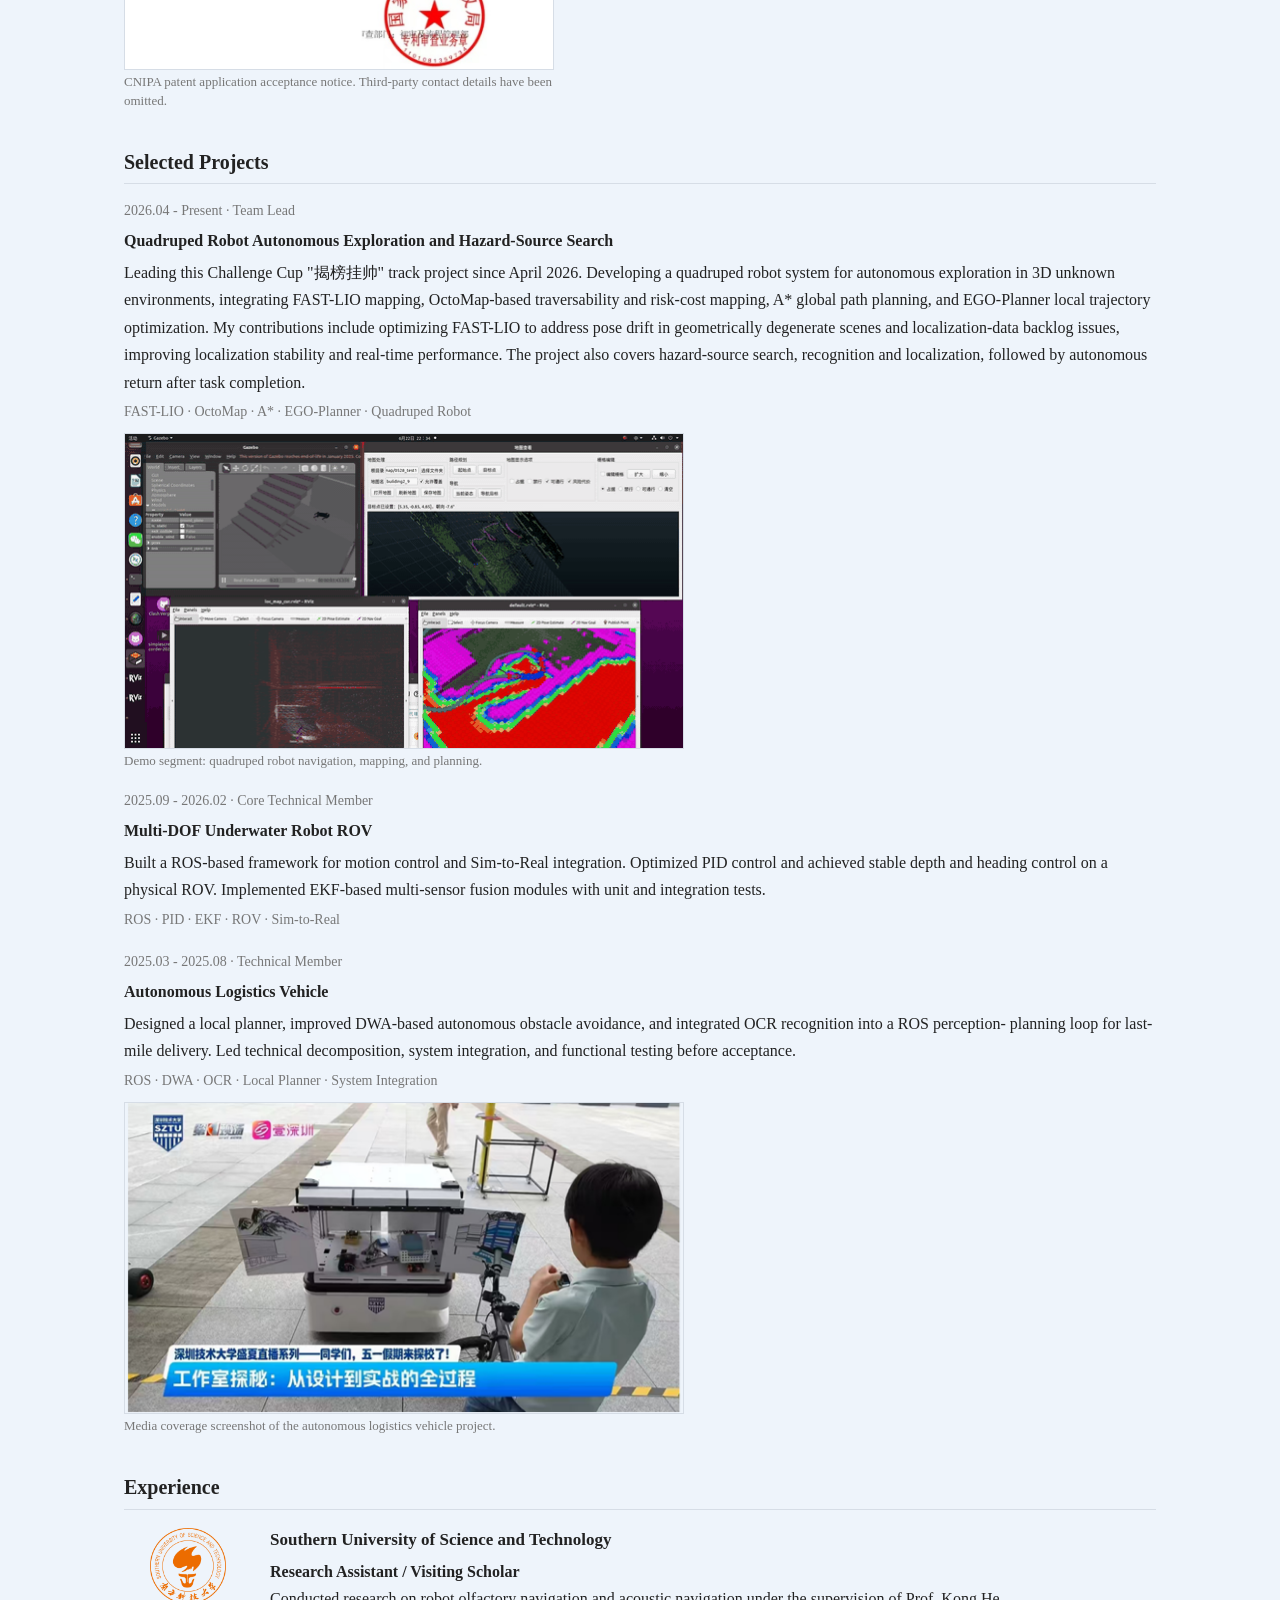
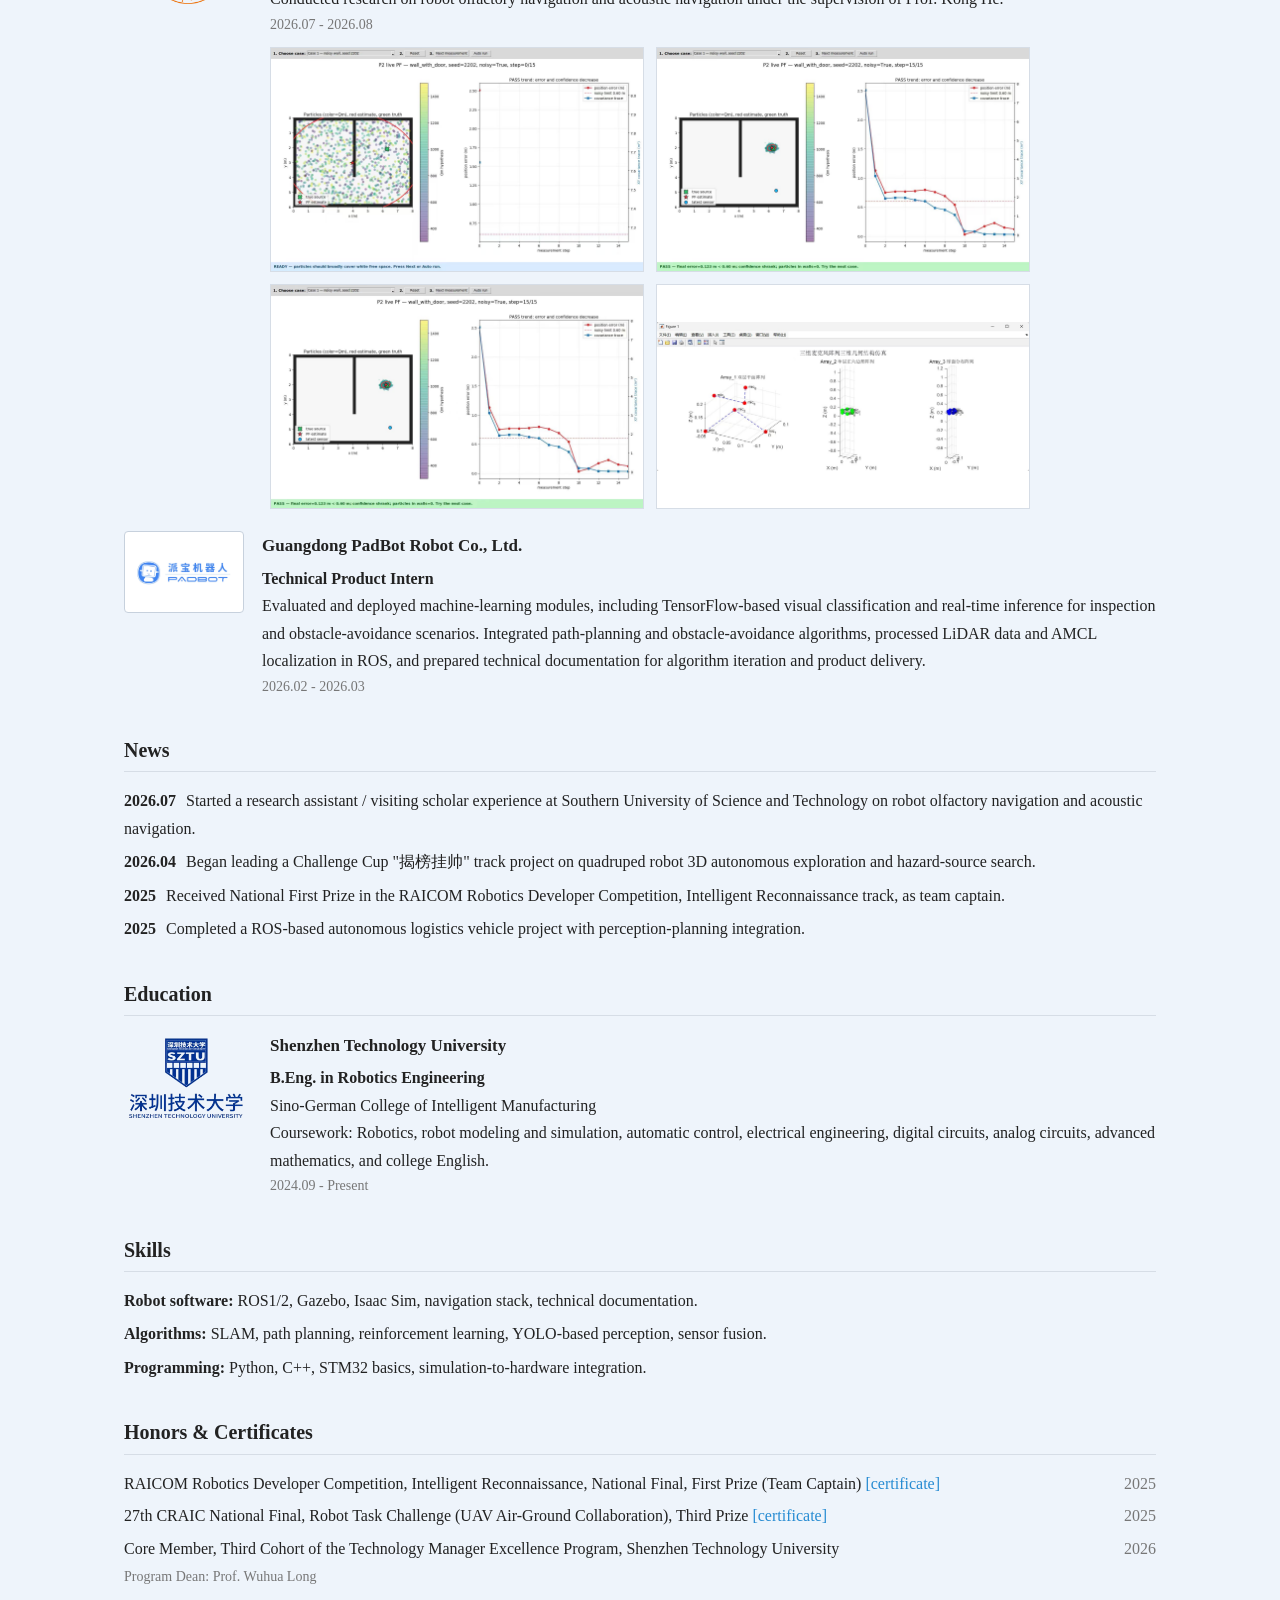
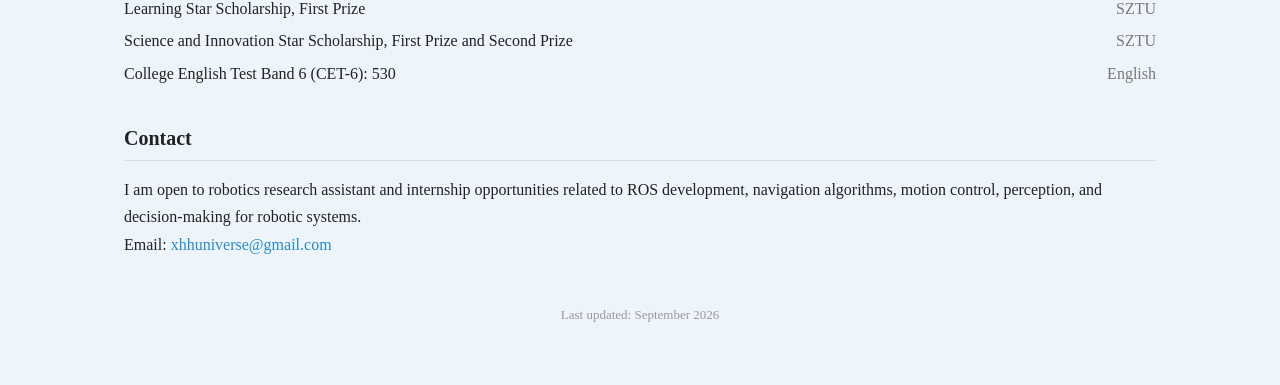
==== commit 429752ec: "Remove research gallery captions" ====
--- a/index.html
+++ b/index.html
@@ -183,25 +183,21 @@
               <a href="./assets/sustech-olfactory-pf-initial.jpg" target="_blank" rel="noopener noreferrer">
                 <img src="./assets/sustech-olfactory-pf-initial.jpg" alt="Particle-filter initialization in a noisy indoor environment" loading="lazy" />
               </a>
-              <figcaption>Particle-filter initialization in a noisy indoor environment.</figcaption>
             </figure>
             <figure>
               <a href="./assets/sustech-olfactory-pf-converged.jpg" target="_blank" rel="noopener noreferrer">
                 <img src="./assets/sustech-olfactory-pf-converged.jpg" alt="Particle-filter convergence and olfactory source-localization result" loading="lazy" />
               </a>
-              <figcaption>Particle-filter convergence and olfactory source-localization result.</figcaption>
             </figure>
             <figure>
               <a href="./assets/sustech-olfactory-navigation-pf.jpg" target="_blank" rel="noopener noreferrer">
                 <img src="./assets/sustech-olfactory-navigation-pf.jpg" alt="Particle-filter localization and convergence evaluation" loading="lazy" />
               </a>
-              <figcaption>Particle-filter localization and convergence evaluation.</figcaption>
             </figure>
             <figure>
               <a href="./assets/sustech-acoustic-array-geometry.jpg" target="_blank" rel="noopener noreferrer">
                 <img src="./assets/sustech-acoustic-array-geometry.jpg" alt="Three-dimensional geometry simulation of three microphone-array configurations" loading="lazy" />
               </a>
-              <figcaption>3D geometry simulation of three microphone-array configurations.</figcaption>
             </figure>
           </div>
         </div>
--- a/academic-v2.css
+++ b/academic-v2.css
@@ -303,12 +303,41 @@
   line-height: 1.45;
 }
 
-.research-media {
-  max-width: 680px;
-}
-
 .document-media {
   max-width: 430px;
+}
+
+.research-gallery {
+  display: grid;
+  grid-template-columns: repeat(2, minmax(0, 1fr));
+  gap: 12px;
+  max-width: 760px;
+  margin: 10px 0 4px;
+}
+
+.research-gallery figure,
+.research-gallery a {
+  min-width: 0;
+}
+
+.research-gallery a {
+  display: block;
+  background: #fff;
+  border: 1px solid var(--border);
+}
+
+.research-gallery img {
+  display: block;
+  width: 100%;
+  aspect-ratio: 5 / 3;
+  object-fit: contain;
+}
+
+.research-gallery figcaption {
+  margin-top: 4px;
+  color: var(--text-muted);
+  font-size: 13px;
+  line-height: 1.45;
 }
 
 .awards-list {
@@ -420,4 +449,8 @@
   .focus-line {
     font-size: 13px;
   }
-}
+
+  .research-gallery {
+    grid-template-columns: 1fr;
+  }
+}
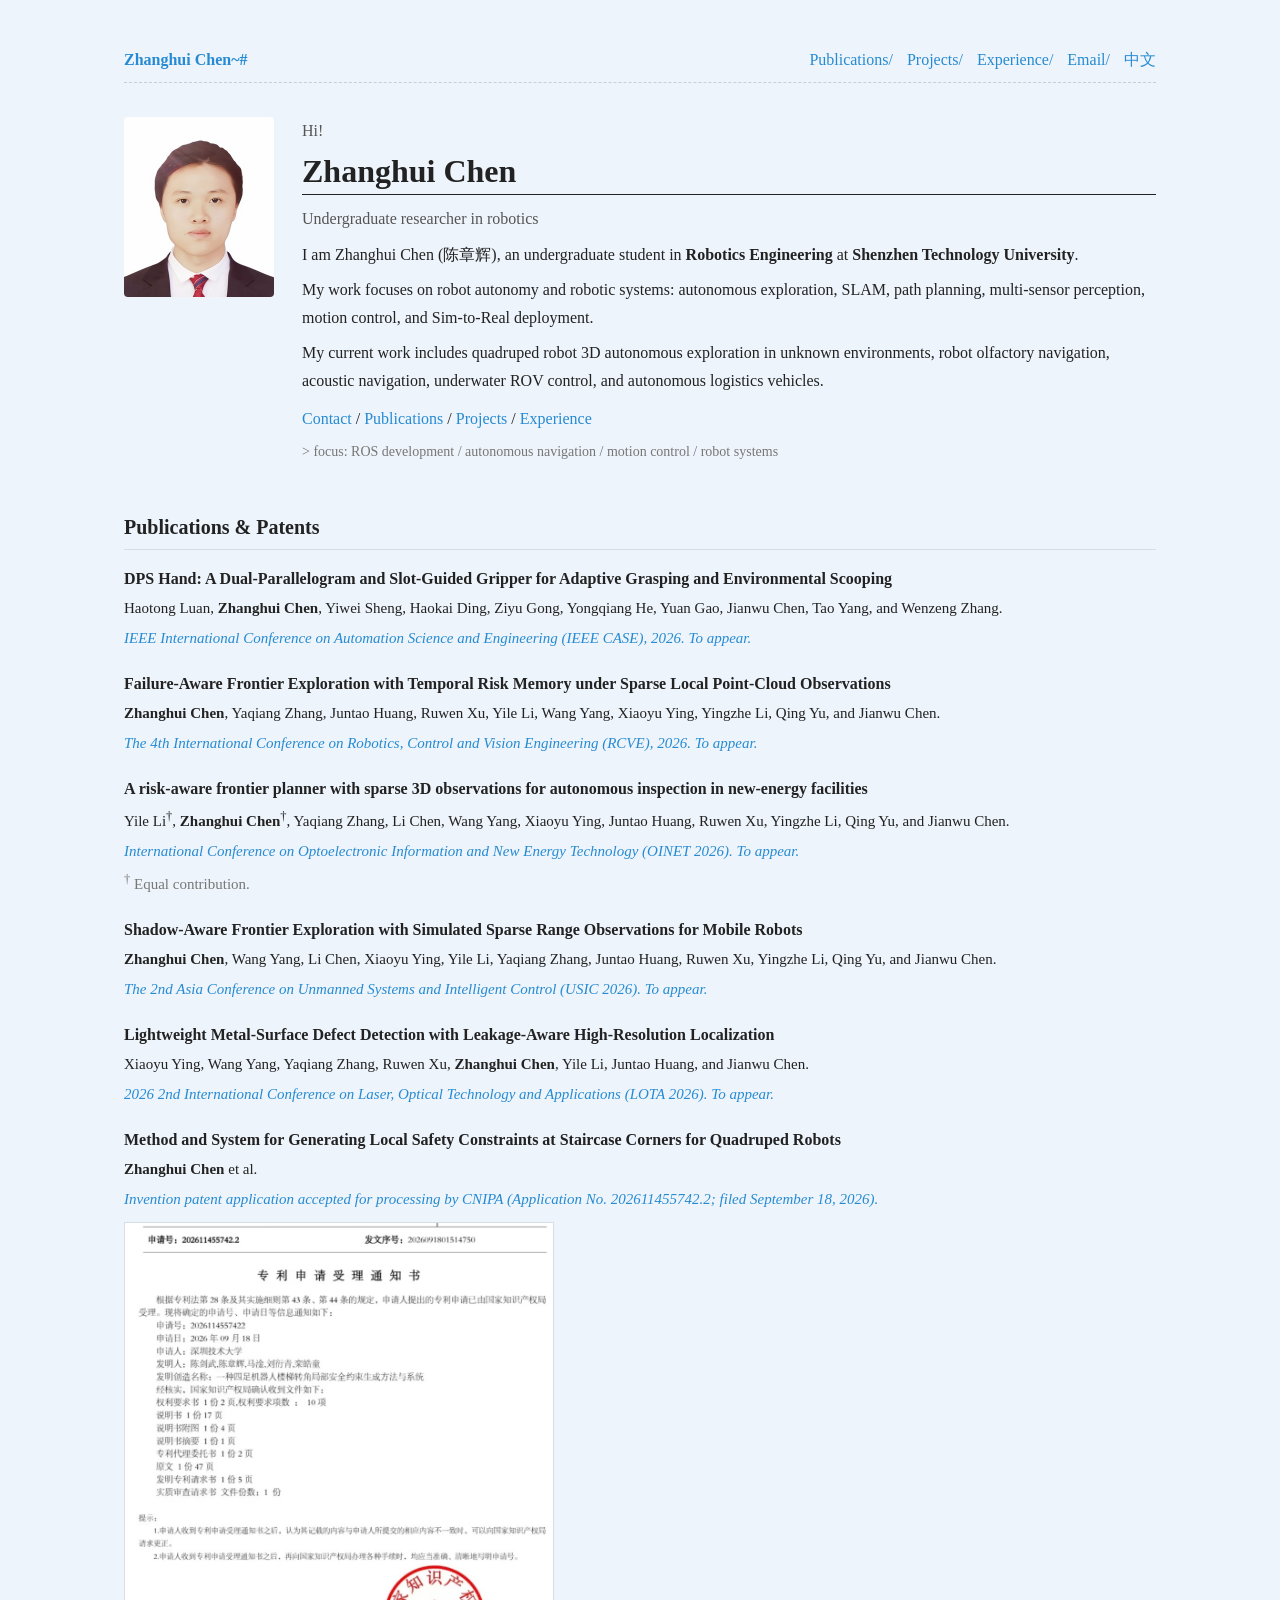
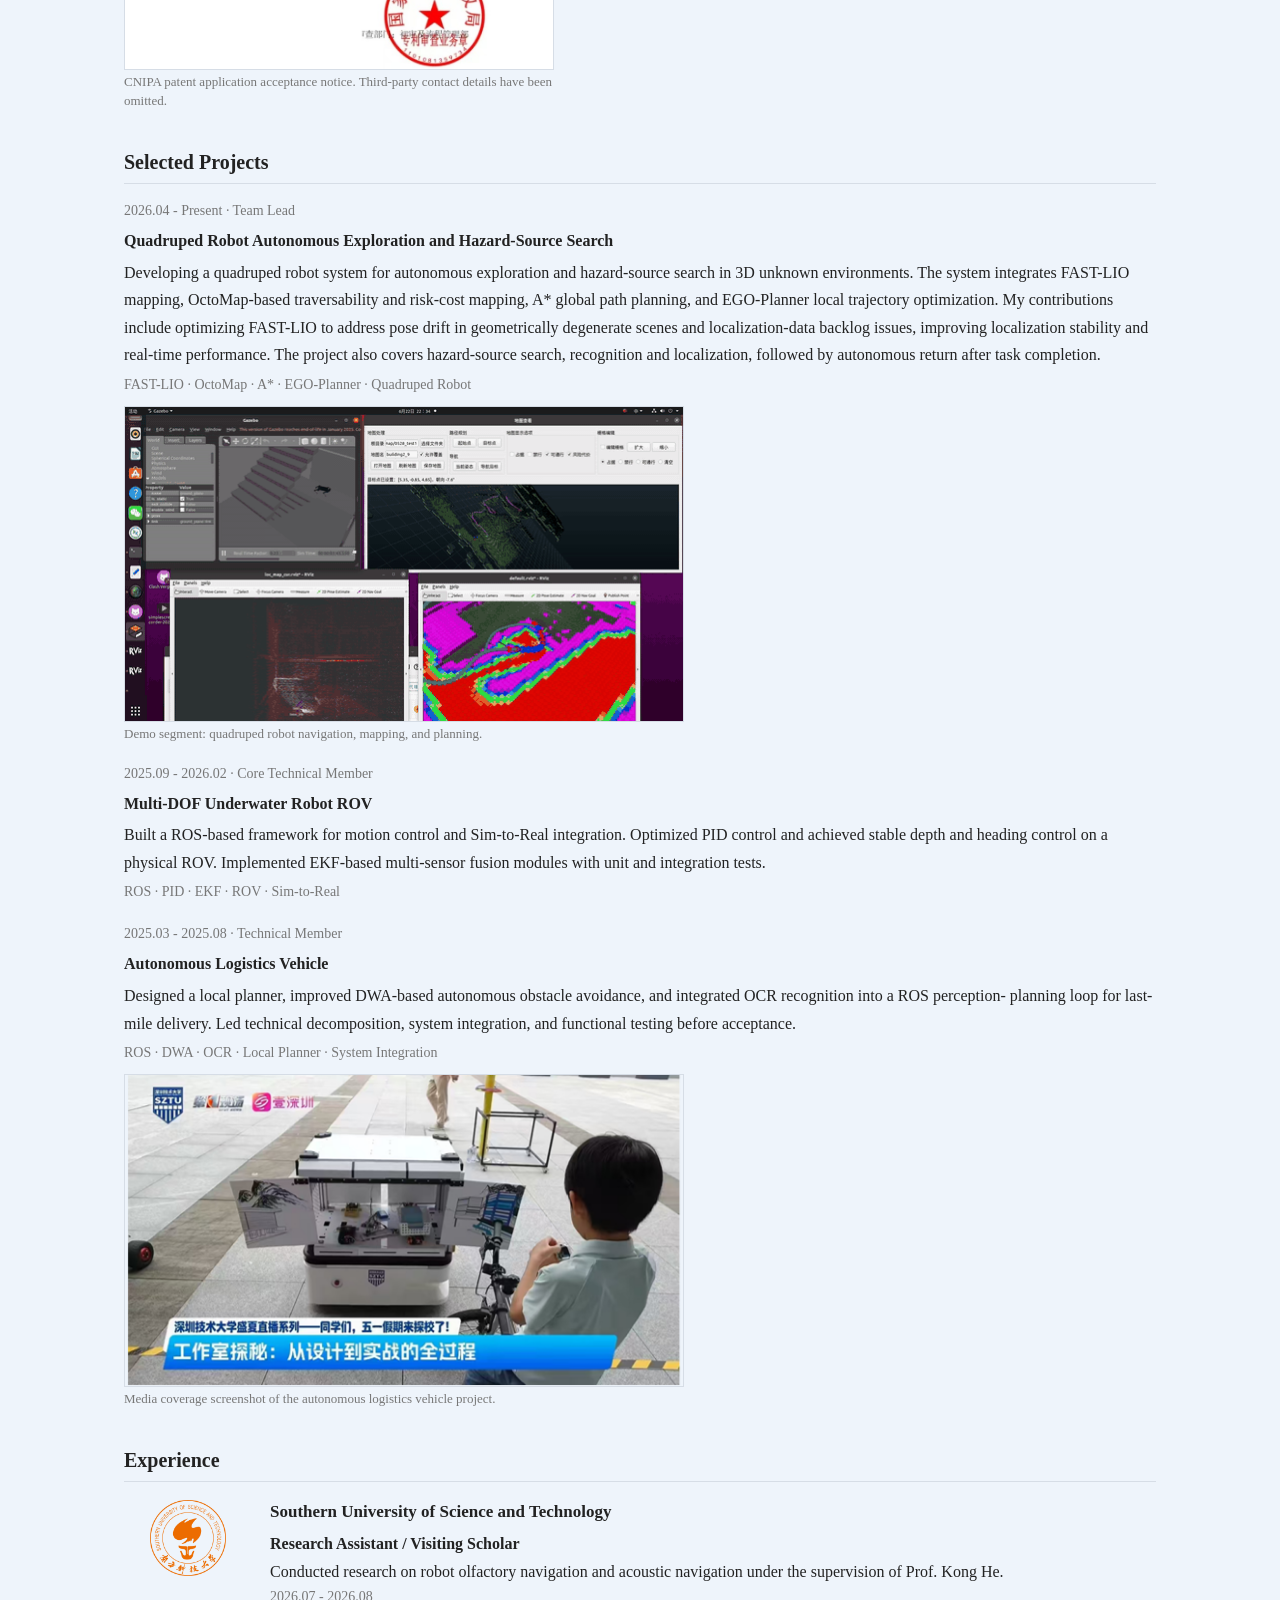
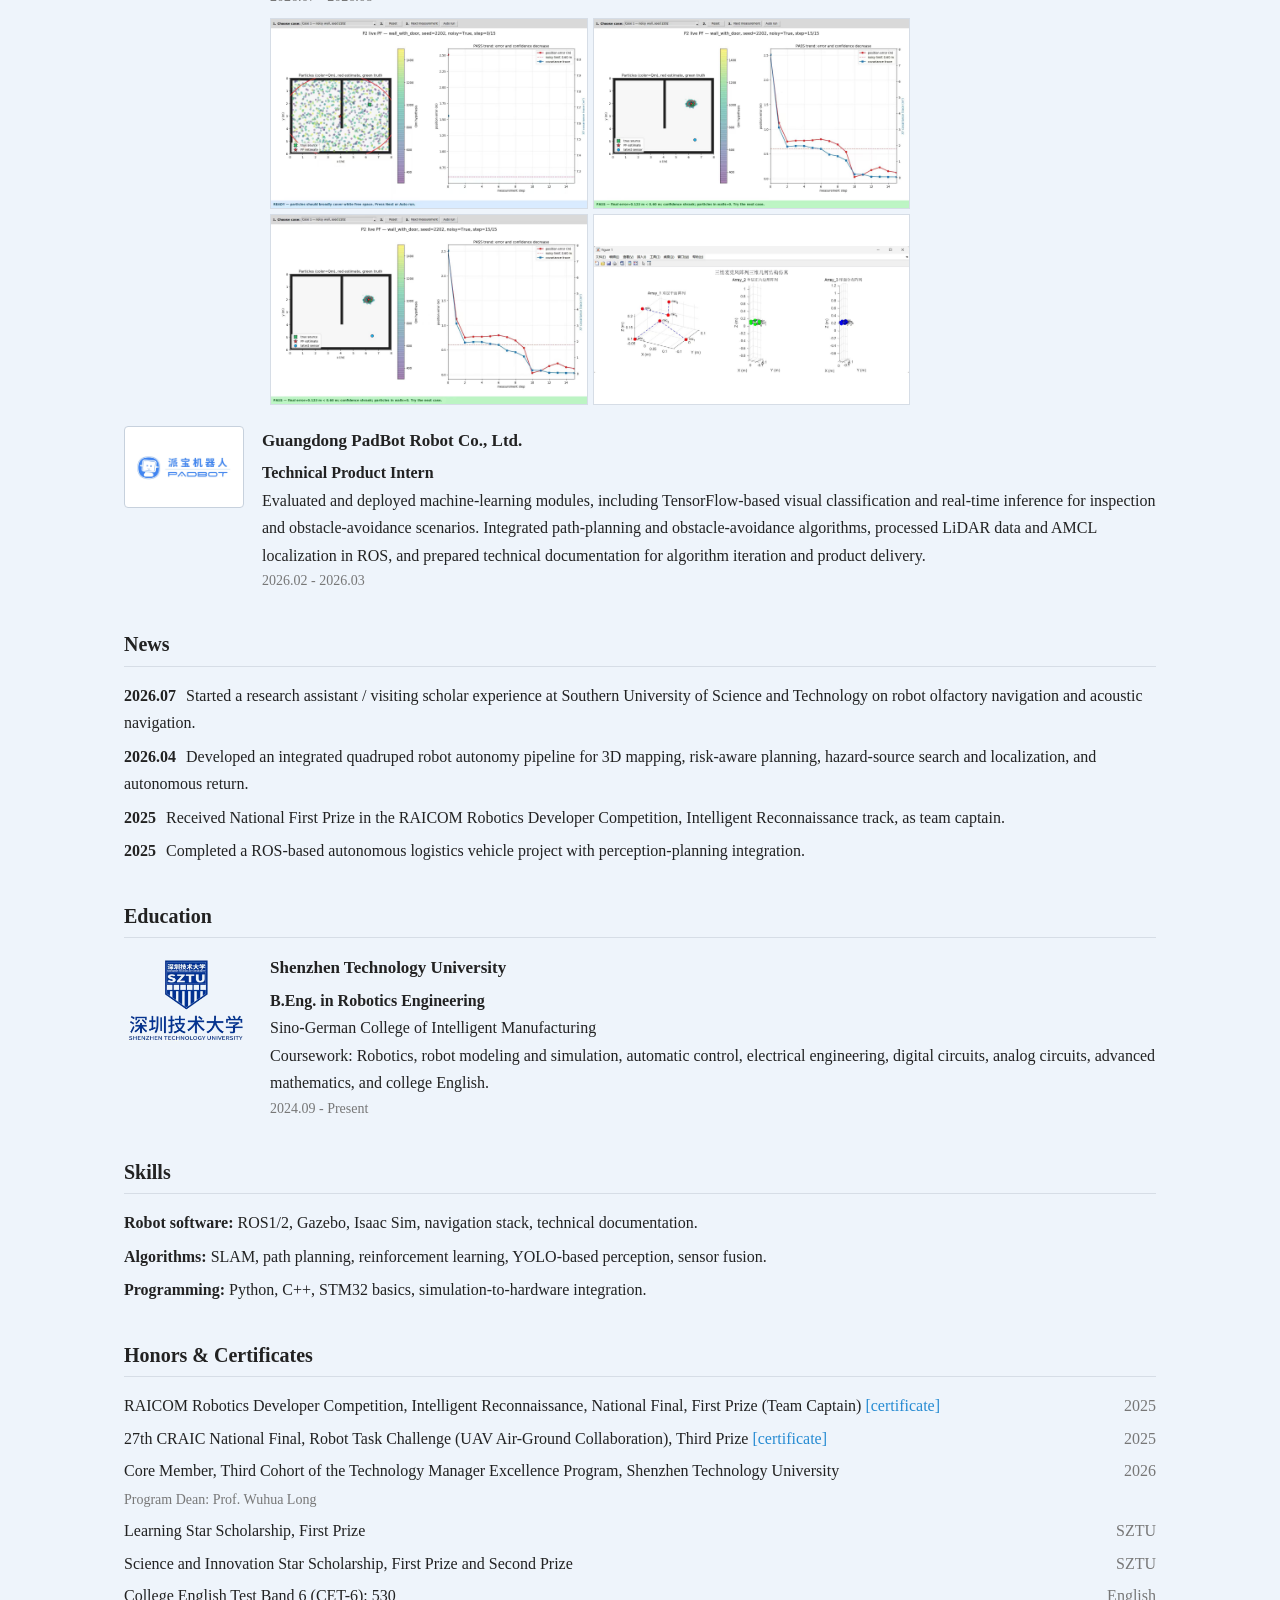
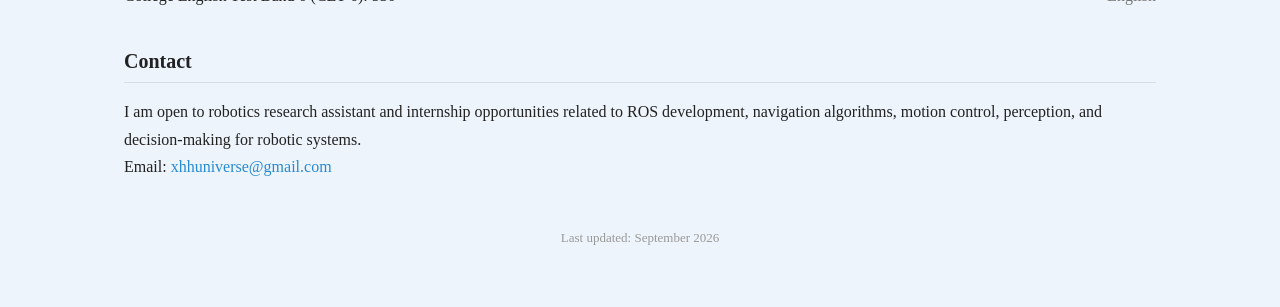
==== commit a4fd12b2: "Update portfolio content and project status" ====
--- a/index.html
+++ b/index.html
@@ -116,9 +116,9 @@
         <p class="entry-meta">2026.04 - Present · Team Lead</p>
         <p class="pub-title">Quadruped Robot Autonomous Exploration and Hazard-Source Search</p>
         <p>
-          Leading this Challenge Cup "揭榜挂帅" track project since April 2026.
-          Developing a quadruped robot system for autonomous exploration in 3D
-          unknown environments, integrating FAST-LIO mapping, OctoMap-based
+          Developing a quadruped robot system for autonomous exploration and
+          hazard-source search in 3D unknown environments. The system integrates
+          FAST-LIO mapping, OctoMap-based
           traversability and risk-cost mapping, A* global path planning, and
           EGO-Planner local trajectory optimization. My contributions include
           optimizing FAST-LIO to address pose drift in geometrically degenerate
@@ -228,7 +228,7 @@
       <hr class="sec-rule" />
       <ul class="news-list">
         <li><span class="news-date">2026.07</span> Started a research assistant / visiting scholar experience at Southern University of Science and Technology on robot olfactory navigation and acoustic navigation.</li>
-        <li><span class="news-date">2026.04</span> Began leading a Challenge Cup "揭榜挂帅" track project on quadruped robot 3D autonomous exploration and hazard-source search.</li>
+        <li><span class="news-date">2026.04</span> Developed an integrated quadruped robot autonomy pipeline for 3D mapping, risk-aware planning, hazard-source search and localization, and autonomous return.</li>
         <li><span class="news-date">2025</span> Received National First Prize in the RAICOM Robotics Developer Competition, Intelligent Reconnaissance track, as team captain.</li>
         <li><span class="news-date">2025</span> Completed a ROS-based autonomous logistics vehicle project with perception-planning integration.</li>
       </ul>
--- a/academic-v2.css
+++ b/academic-v2.css
@@ -310,9 +310,9 @@
 .research-gallery {
   display: grid;
   grid-template-columns: repeat(2, minmax(0, 1fr));
-  gap: 12px;
-  max-width: 760px;
-  margin: 10px 0 4px;
+  gap: 5px;
+  max-width: 640px;
+  margin: 8px 0 3px;
 }
 
 .research-gallery figure,
@@ -331,13 +331,6 @@
   width: 100%;
   aspect-ratio: 5 / 3;
   object-fit: contain;
-}
-
-.research-gallery figcaption {
-  margin-top: 4px;
-  color: var(--text-muted);
-  font-size: 13px;
-  line-height: 1.45;
 }
 
 .awards-list {
@@ -450,7 +443,4 @@
     font-size: 13px;
   }
 
-  .research-gallery {
-    grid-template-columns: 1fr;
-  }
-}
+}
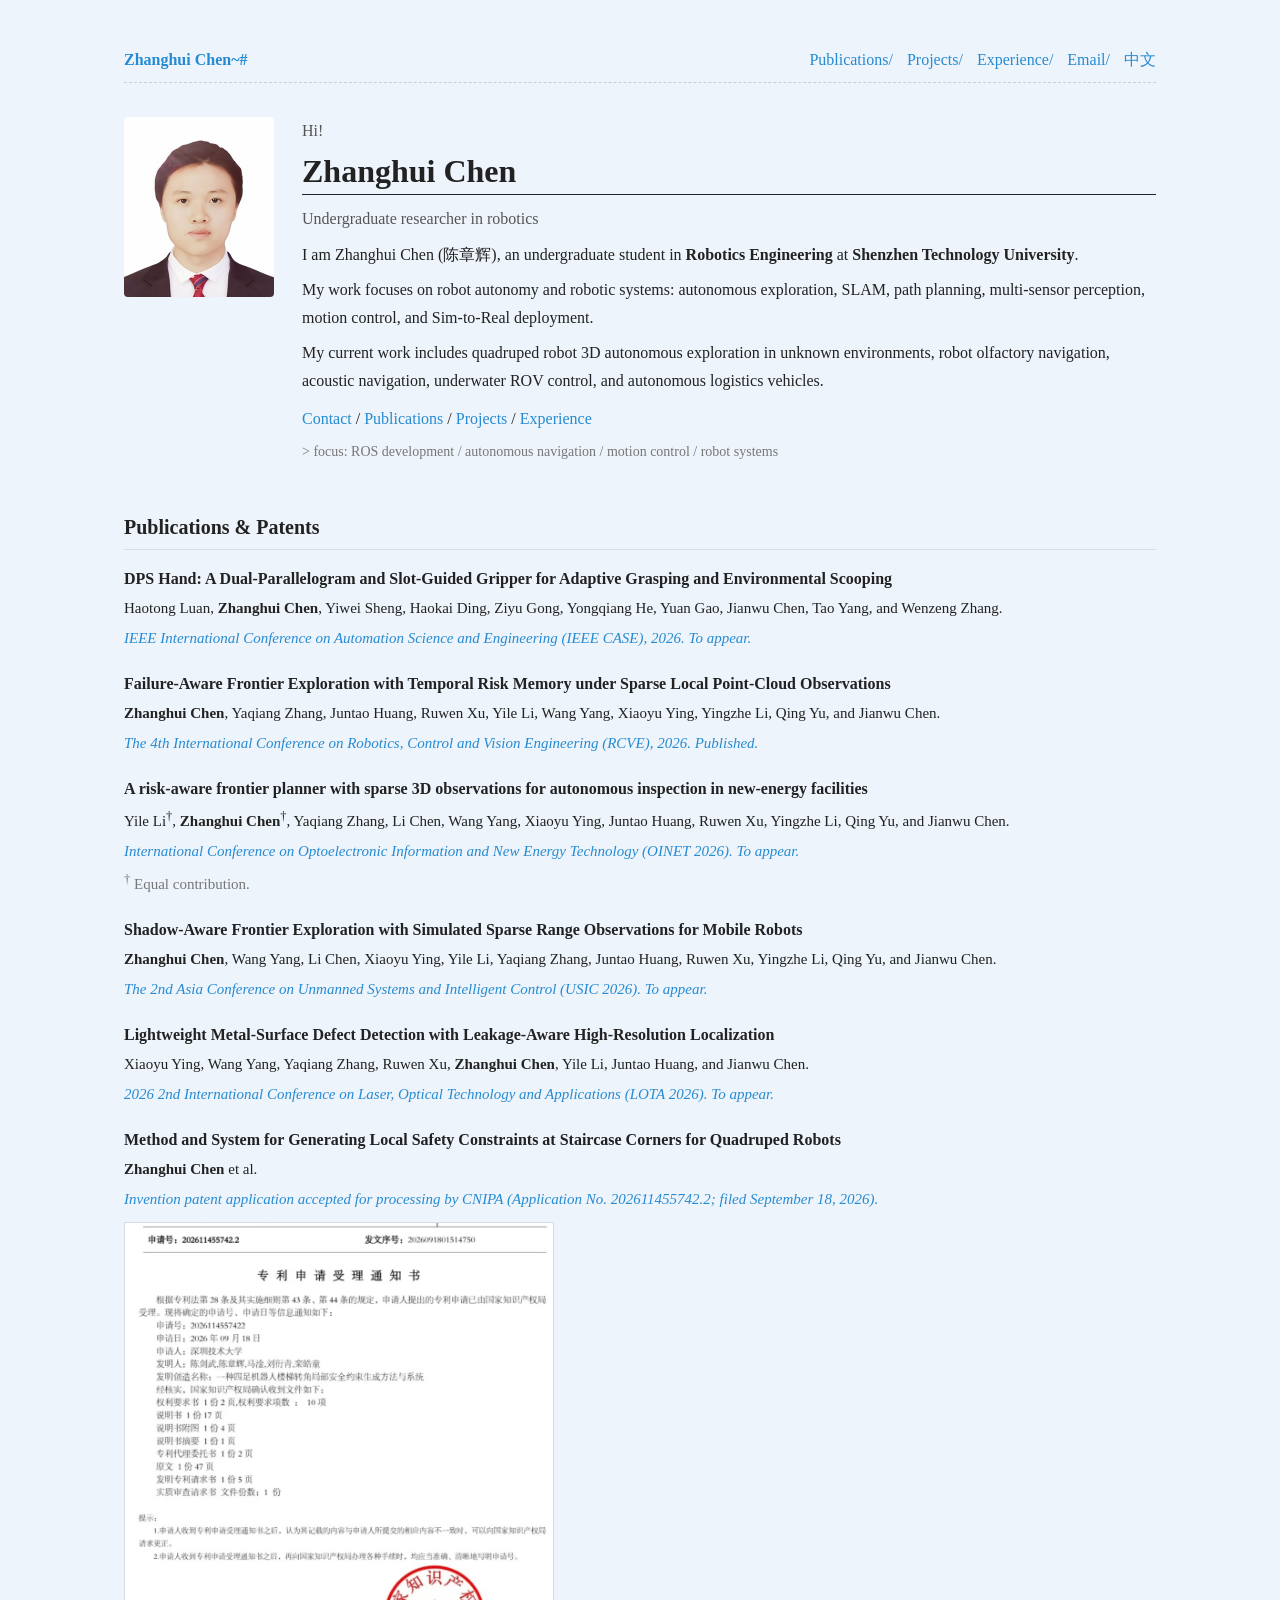
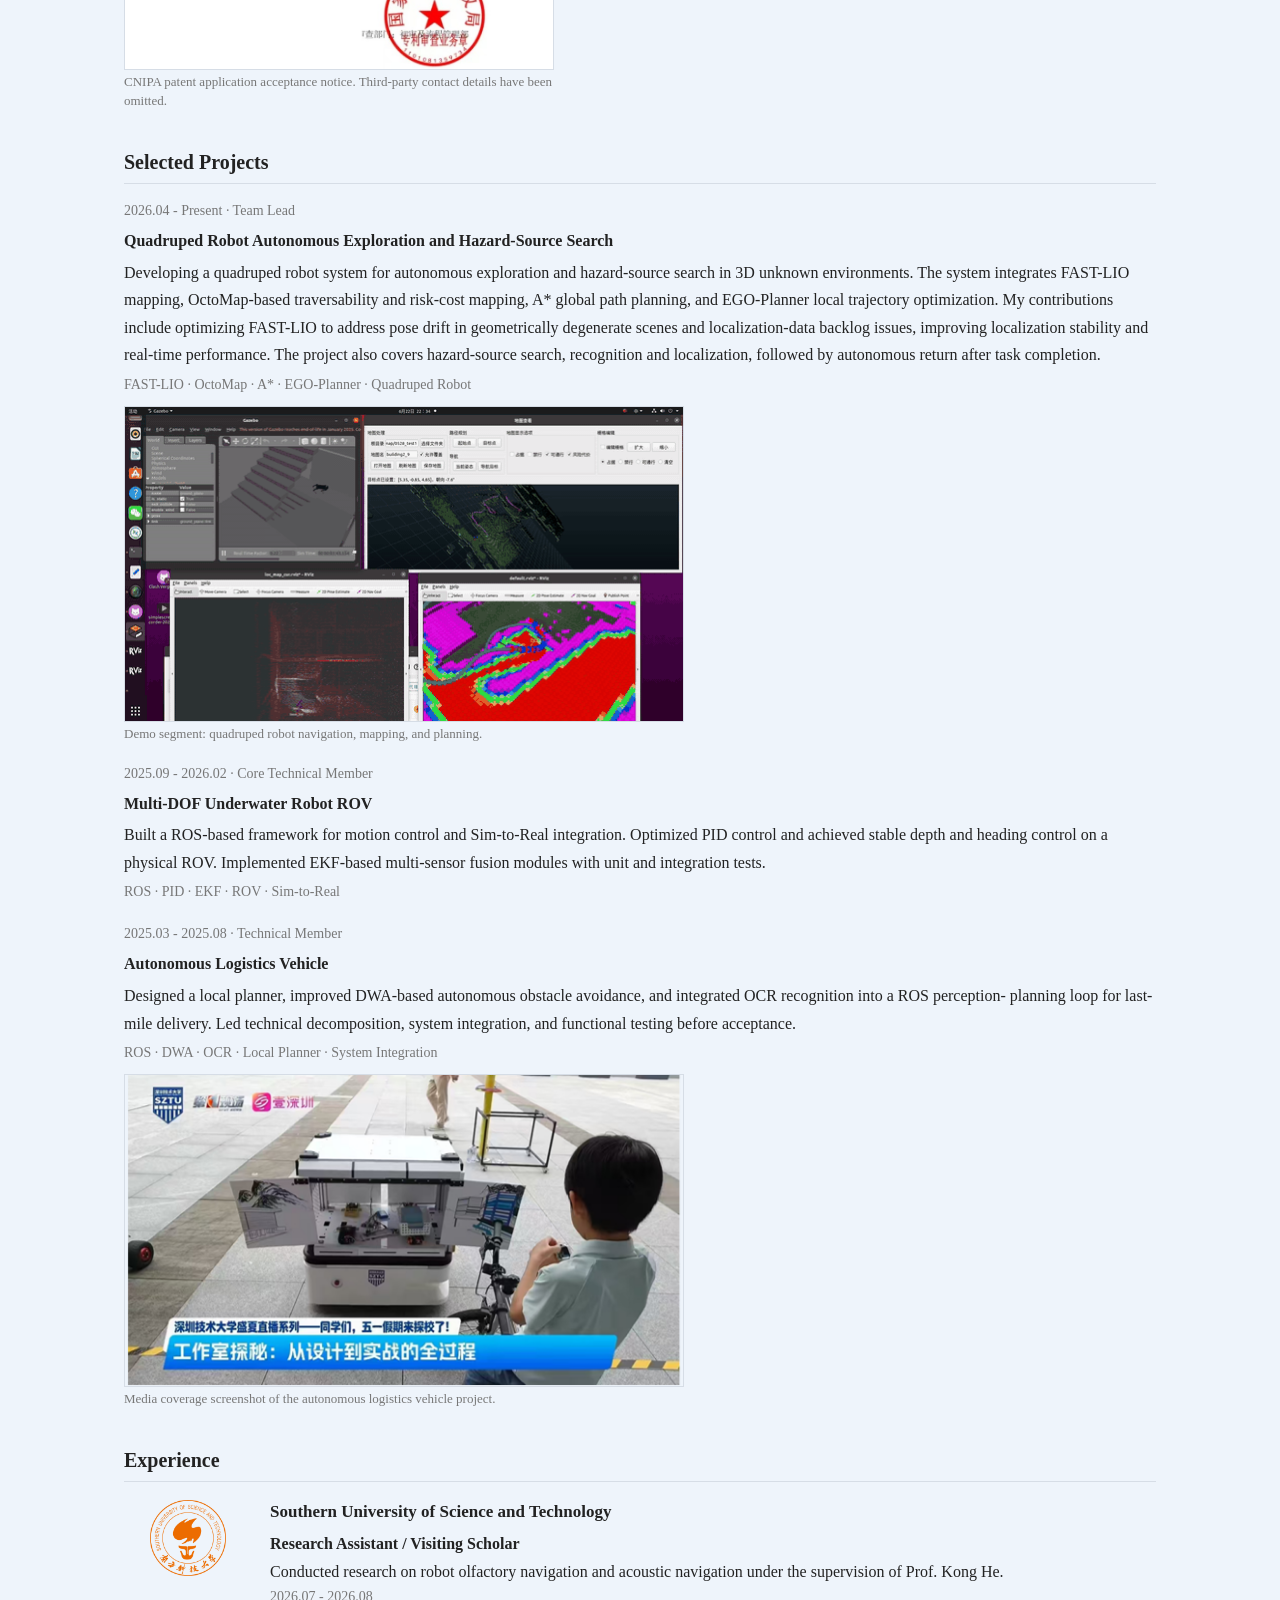
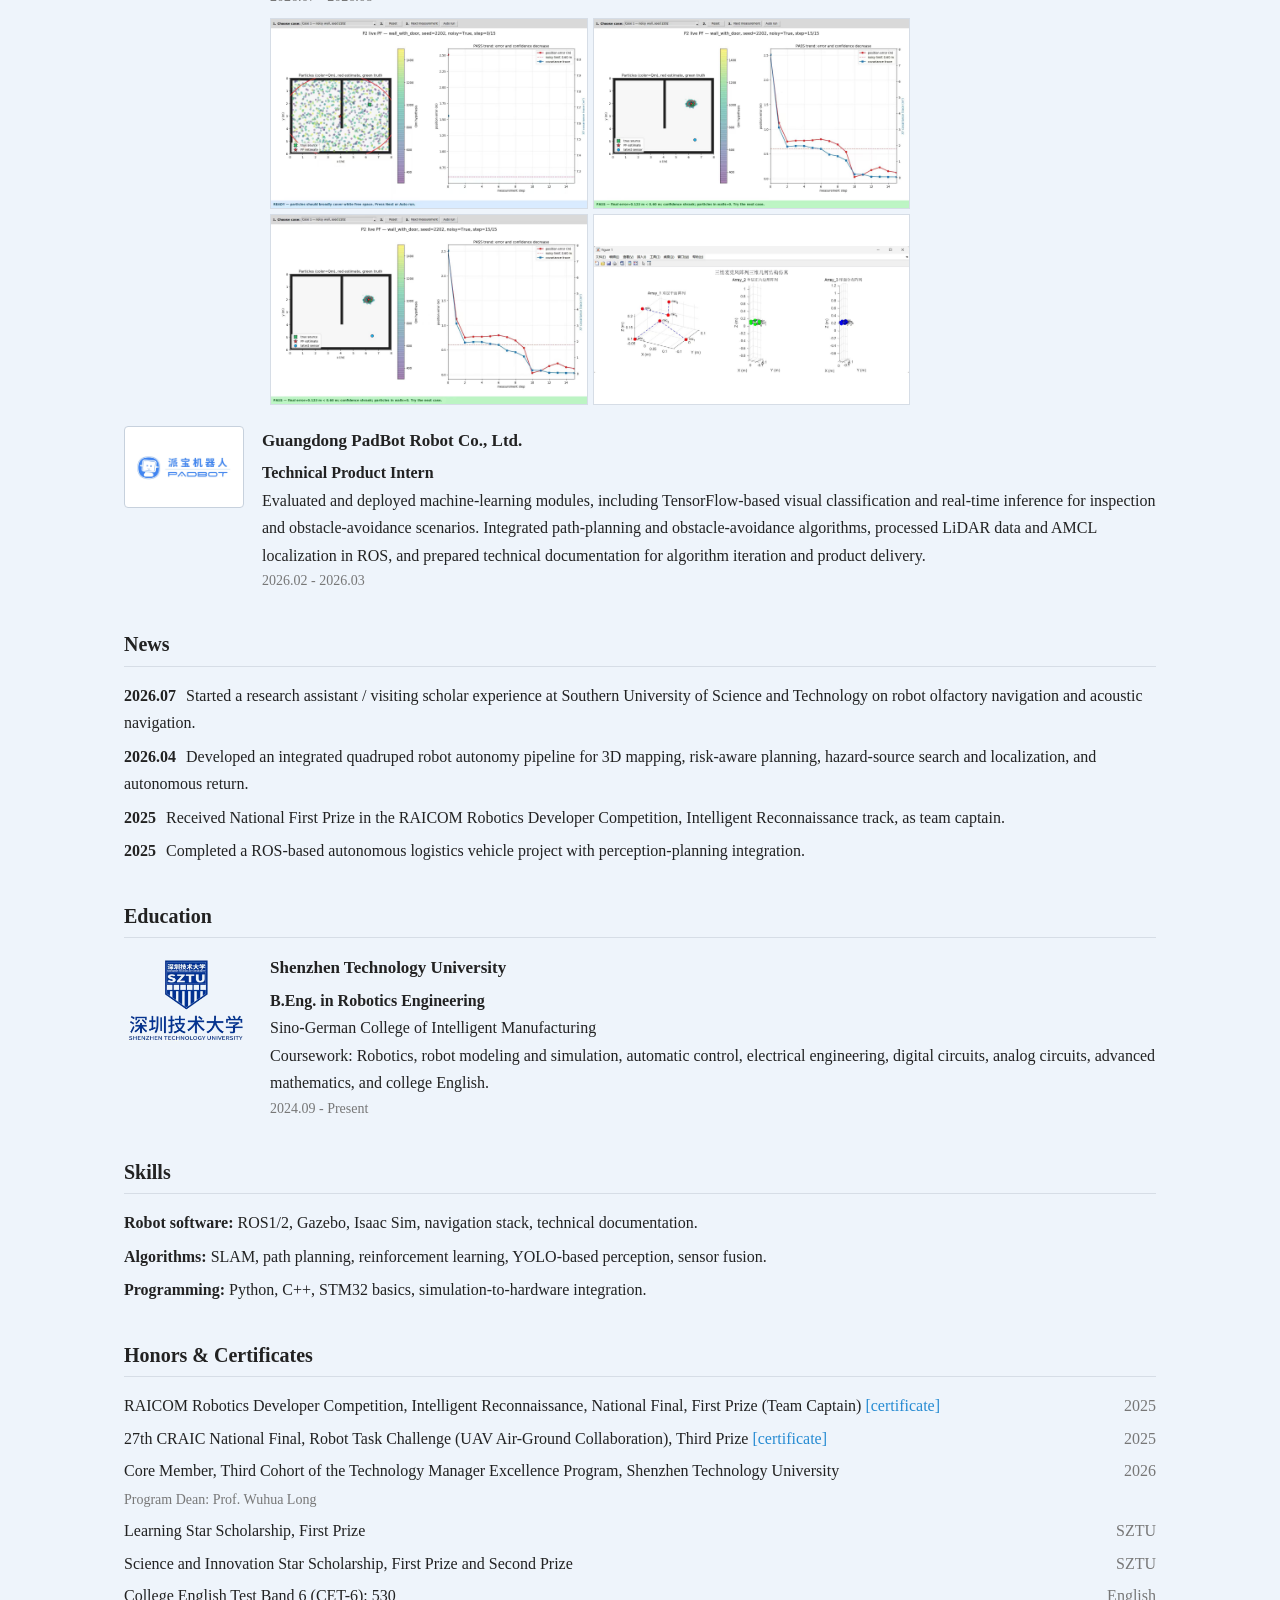
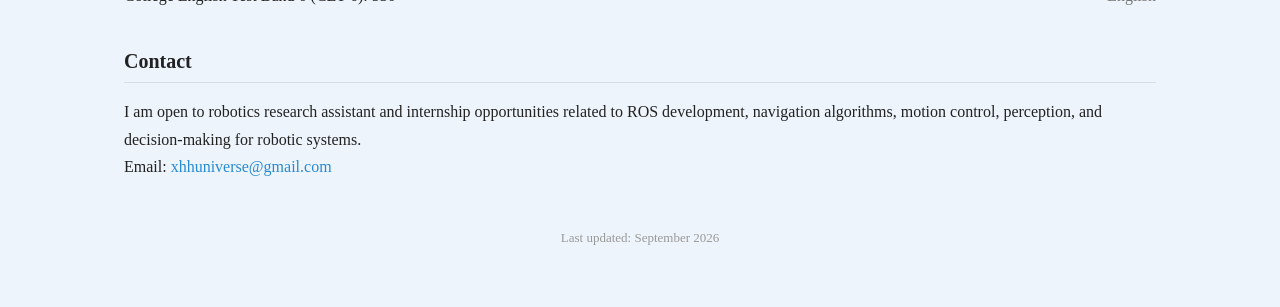
==== commit 16495229: "Mark RCVE 2026 paper as published" ====
--- a/index.html
+++ b/index.html
@@ -75,7 +75,7 @@
       <article class="pub-item">
         <p class="pub-title">Failure-Aware Frontier Exploration with Temporal Risk Memory under Sparse Local Point-Cloud Observations</p>
         <p class="pub-authors"><strong>Zhanghui Chen</strong>, Yaqiang Zhang, Juntao Huang, Ruwen Xu, Yile Li, Wang Yang, Xiaoyu Ying, Yingzhe Li, Qing Yu, and Jianwu Chen.</p>
-        <p class="pub-venue">The 4th International Conference on Robotics, Control and Vision Engineering (RCVE), 2026. To appear.</p>
+        <p class="pub-venue">The 4th International Conference on Robotics, Control and Vision Engineering (RCVE), 2026. Published.</p>
       </article>
 
       <article class="pub-item">
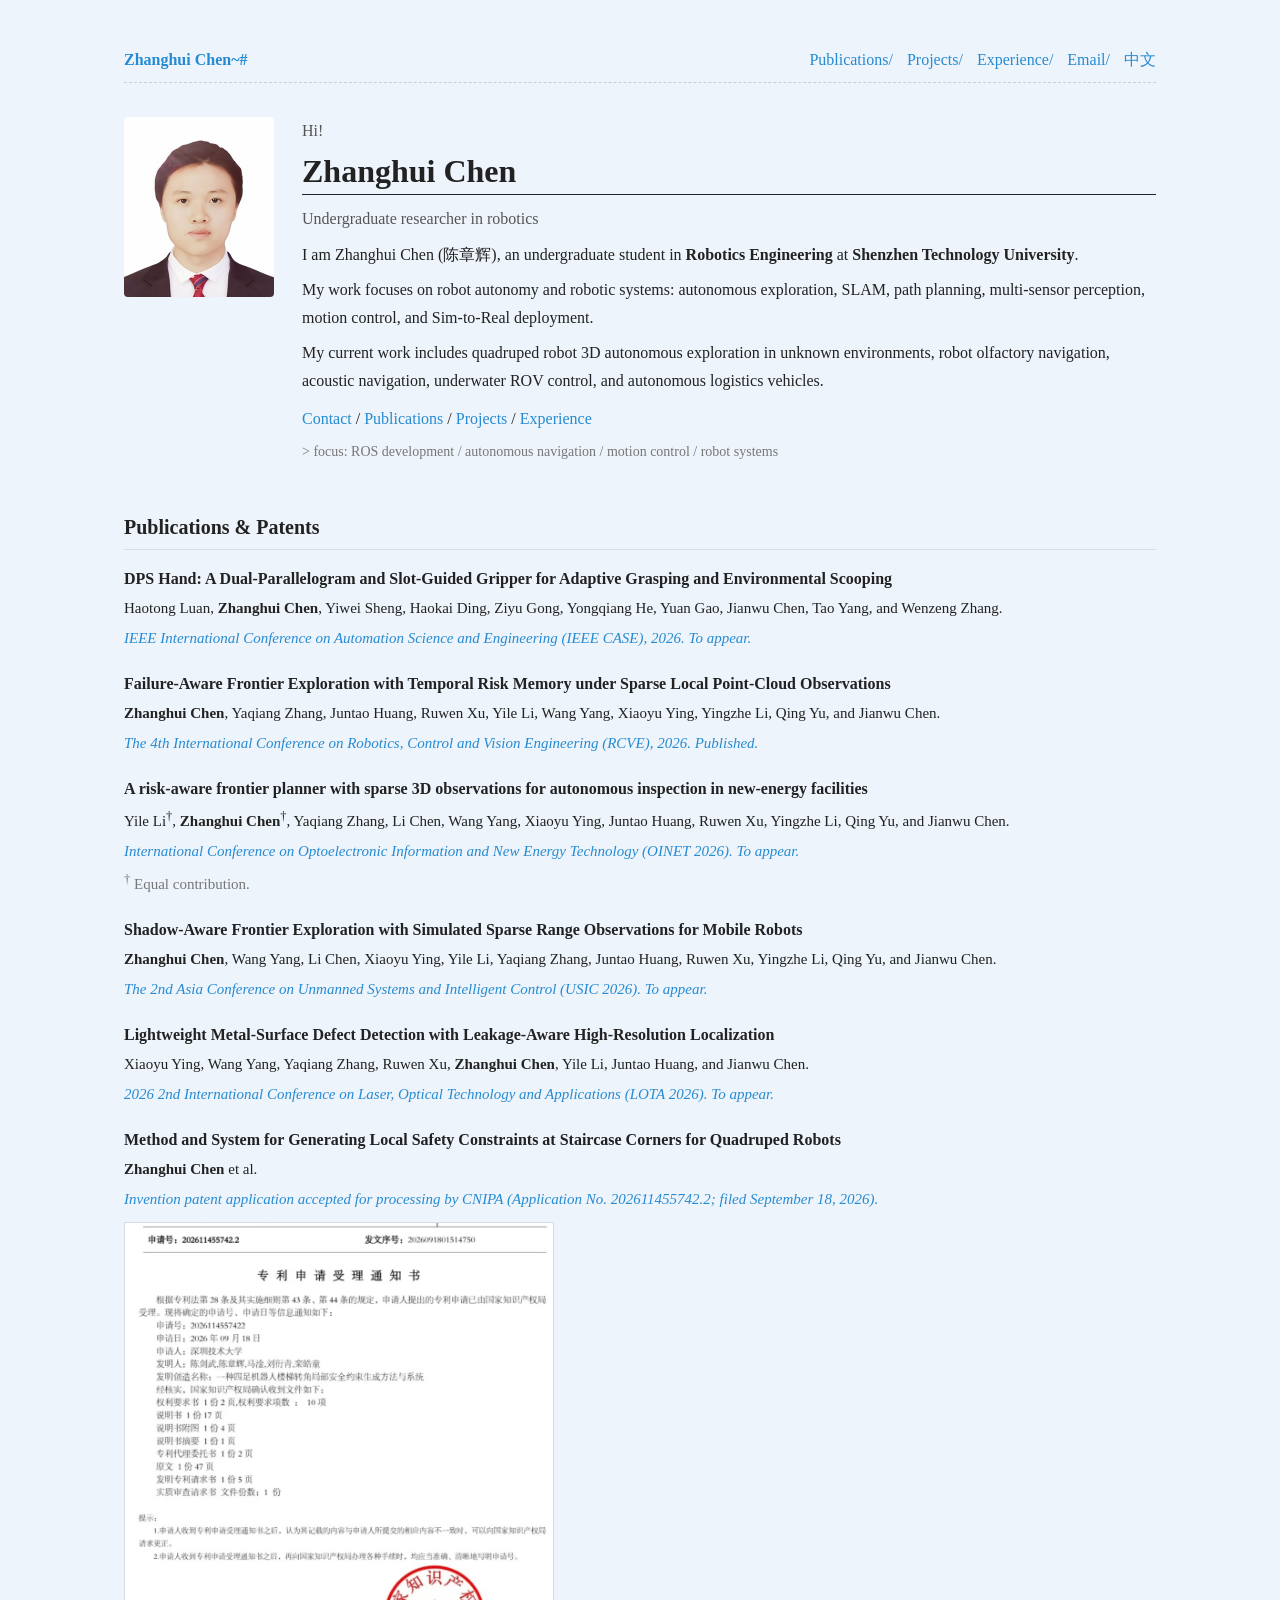
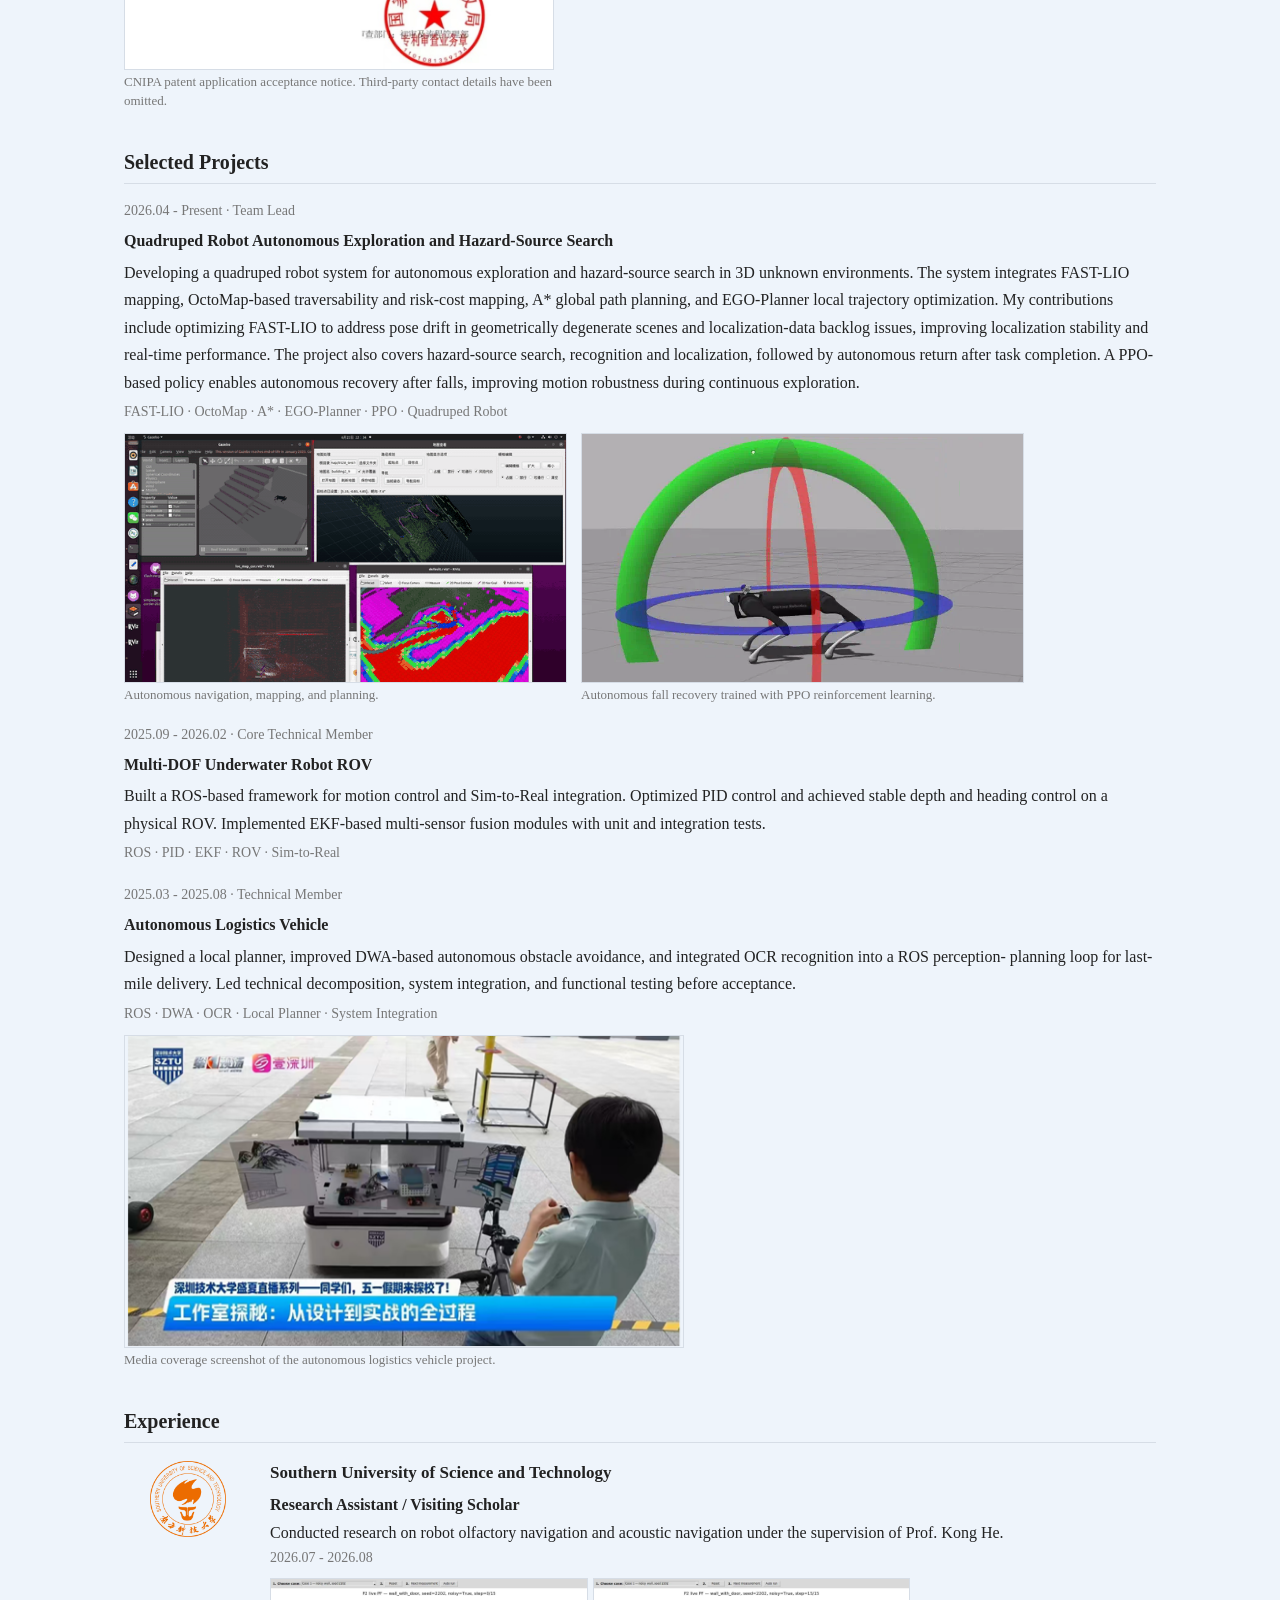
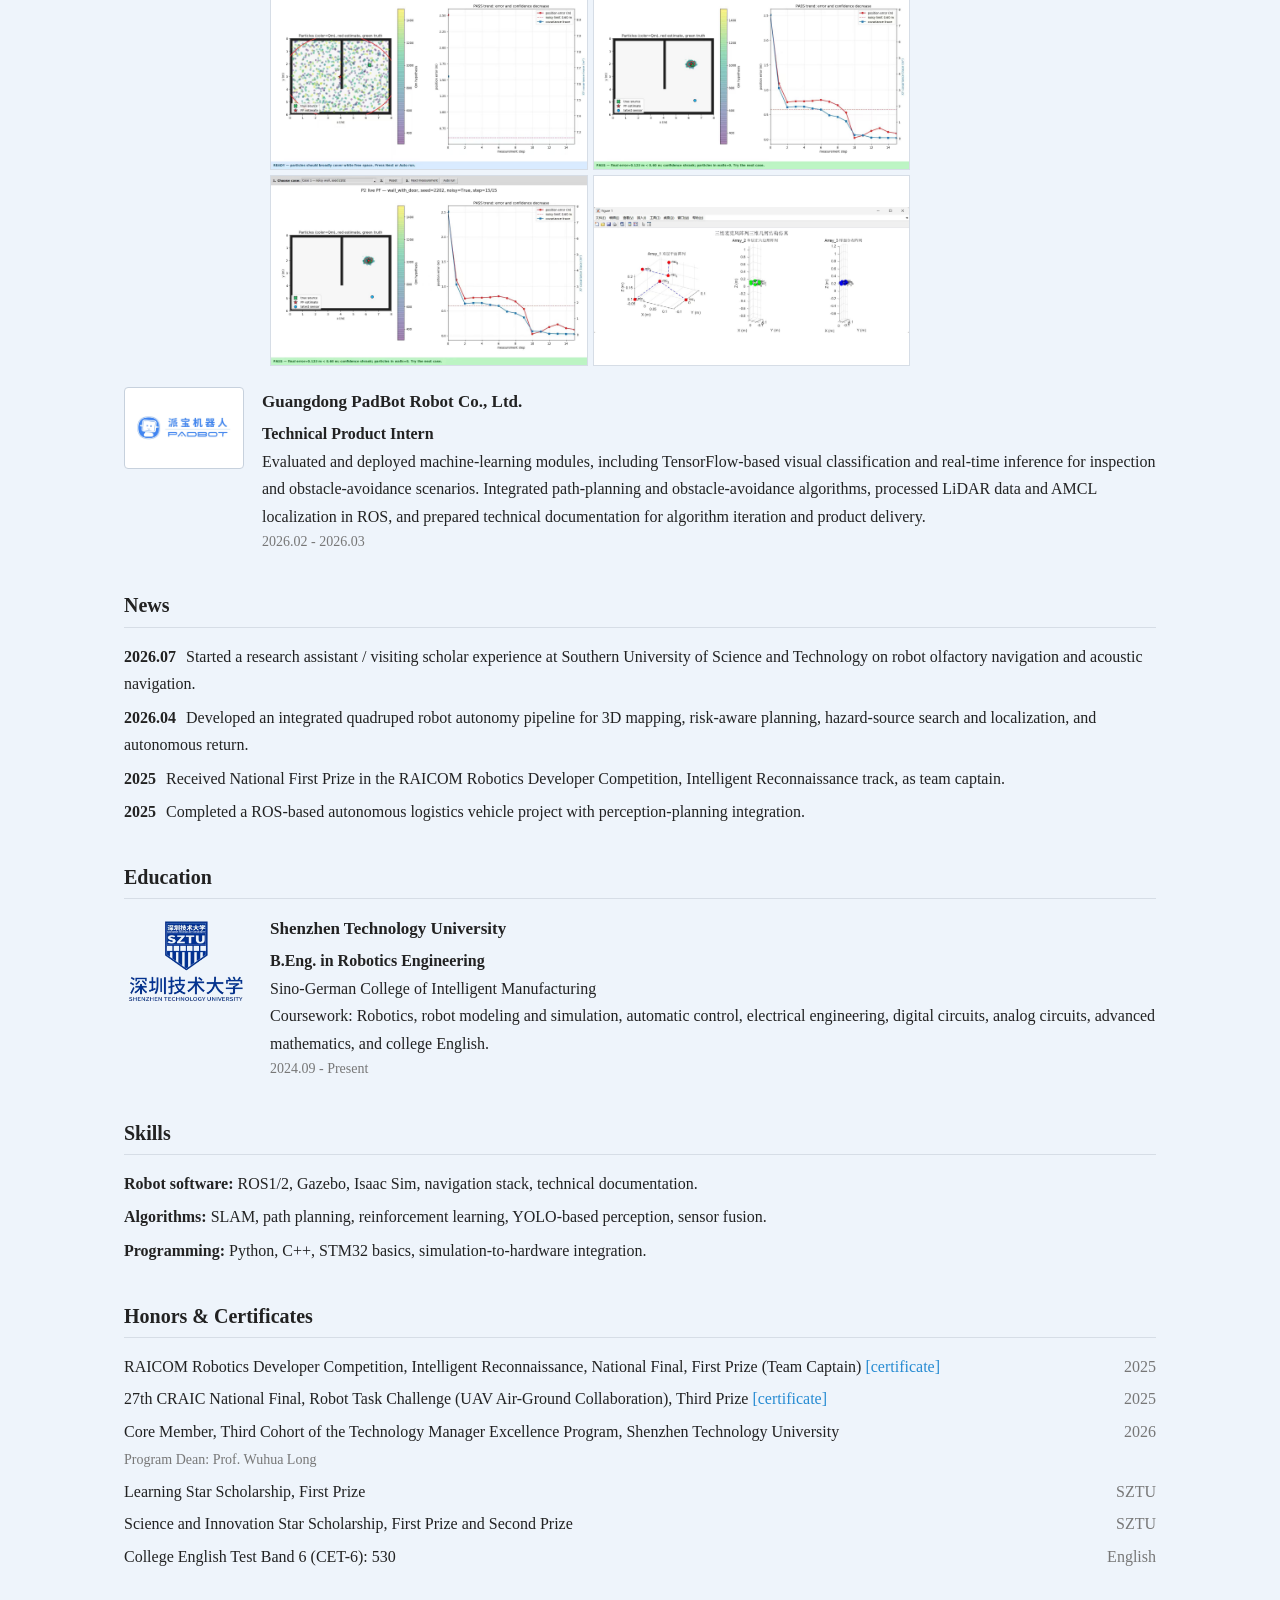
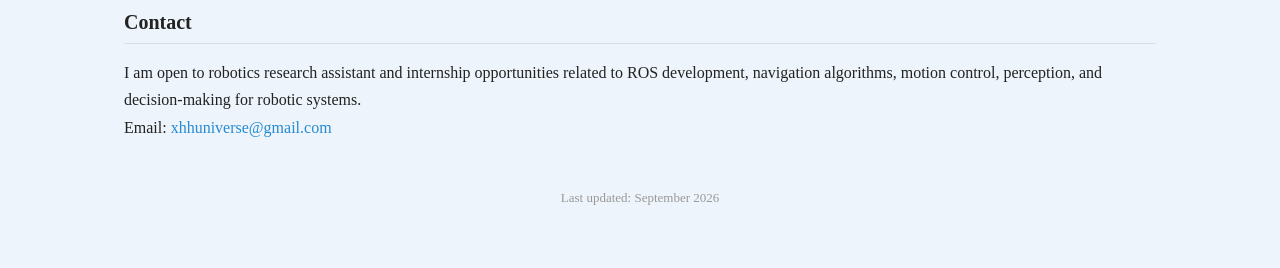
==== commit db1fe4e8: "Add quadruped fall recovery demo" ====
--- a/index.html
+++ b/index.html
@@ -125,13 +125,20 @@
           scenes and localization-data backlog issues, improving localization
           stability and real-time performance. The project also covers hazard-source
           search, recognition and localization, followed by autonomous return
-          after task completion.
-        </p>
-        <p class="tags">FAST-LIO · OctoMap · A* · EGO-Planner · Quadruped Robot</p>
-        <figure class="project-media">
-          <img src="./assets/quadruped-demo-16-21.gif" alt="Quadruped robot navigation demo showing simulation, mapping, and planning views" loading="lazy" />
-          <figcaption>Demo segment: quadruped robot navigation, mapping, and planning.</figcaption>
-        </figure>
+          after task completion. A PPO-based policy enables autonomous recovery
+          after falls, improving motion robustness during continuous exploration.
+        </p>
+        <p class="tags">FAST-LIO · OctoMap · A* · EGO-Planner · PPO · Quadruped Robot</p>
+        <div class="project-media-grid">
+          <figure class="project-media">
+            <img src="./assets/quadruped-demo-16-21.gif" alt="Quadruped robot navigation demo showing simulation, mapping, and planning views" loading="lazy" />
+            <figcaption>Autonomous navigation, mapping, and planning.</figcaption>
+          </figure>
+          <figure class="project-media">
+            <img src="./assets/quadruped-fall-recovery.webp" alt="Quadruped robot autonomously recovering after a fall in simulation" loading="lazy" />
+            <figcaption>Autonomous fall recovery trained with PPO reinforcement learning.</figcaption>
+          </figure>
+        </div>
       </article>
 
       <article class="pub-item">
--- a/academic-v2.css
+++ b/academic-v2.css
@@ -289,6 +289,25 @@
   margin: 9px 0 4px;
 }
 
+.project-media-grid {
+  display: grid;
+  grid-template-columns: repeat(2, minmax(0, 1fr));
+  gap: 14px;
+  max-width: 900px;
+  margin: 9px 0 4px;
+}
+
+.project-media-grid .project-media {
+  max-width: none;
+  margin: 0;
+}
+
+.project-media-grid img {
+  aspect-ratio: 16 / 9;
+  object-fit: cover;
+  object-position: center 55%;
+}
+
 .project-media img {
   display: block;
   width: 100%;
@@ -361,6 +380,11 @@
 @media (max-width: 720px) {
   body {
     padding: 28px 18px 44px;
+  }
+
+  .project-media-grid {
+    grid-template-columns: 1fr;
+    max-width: 560px;
   }
 
   .topbar-right {
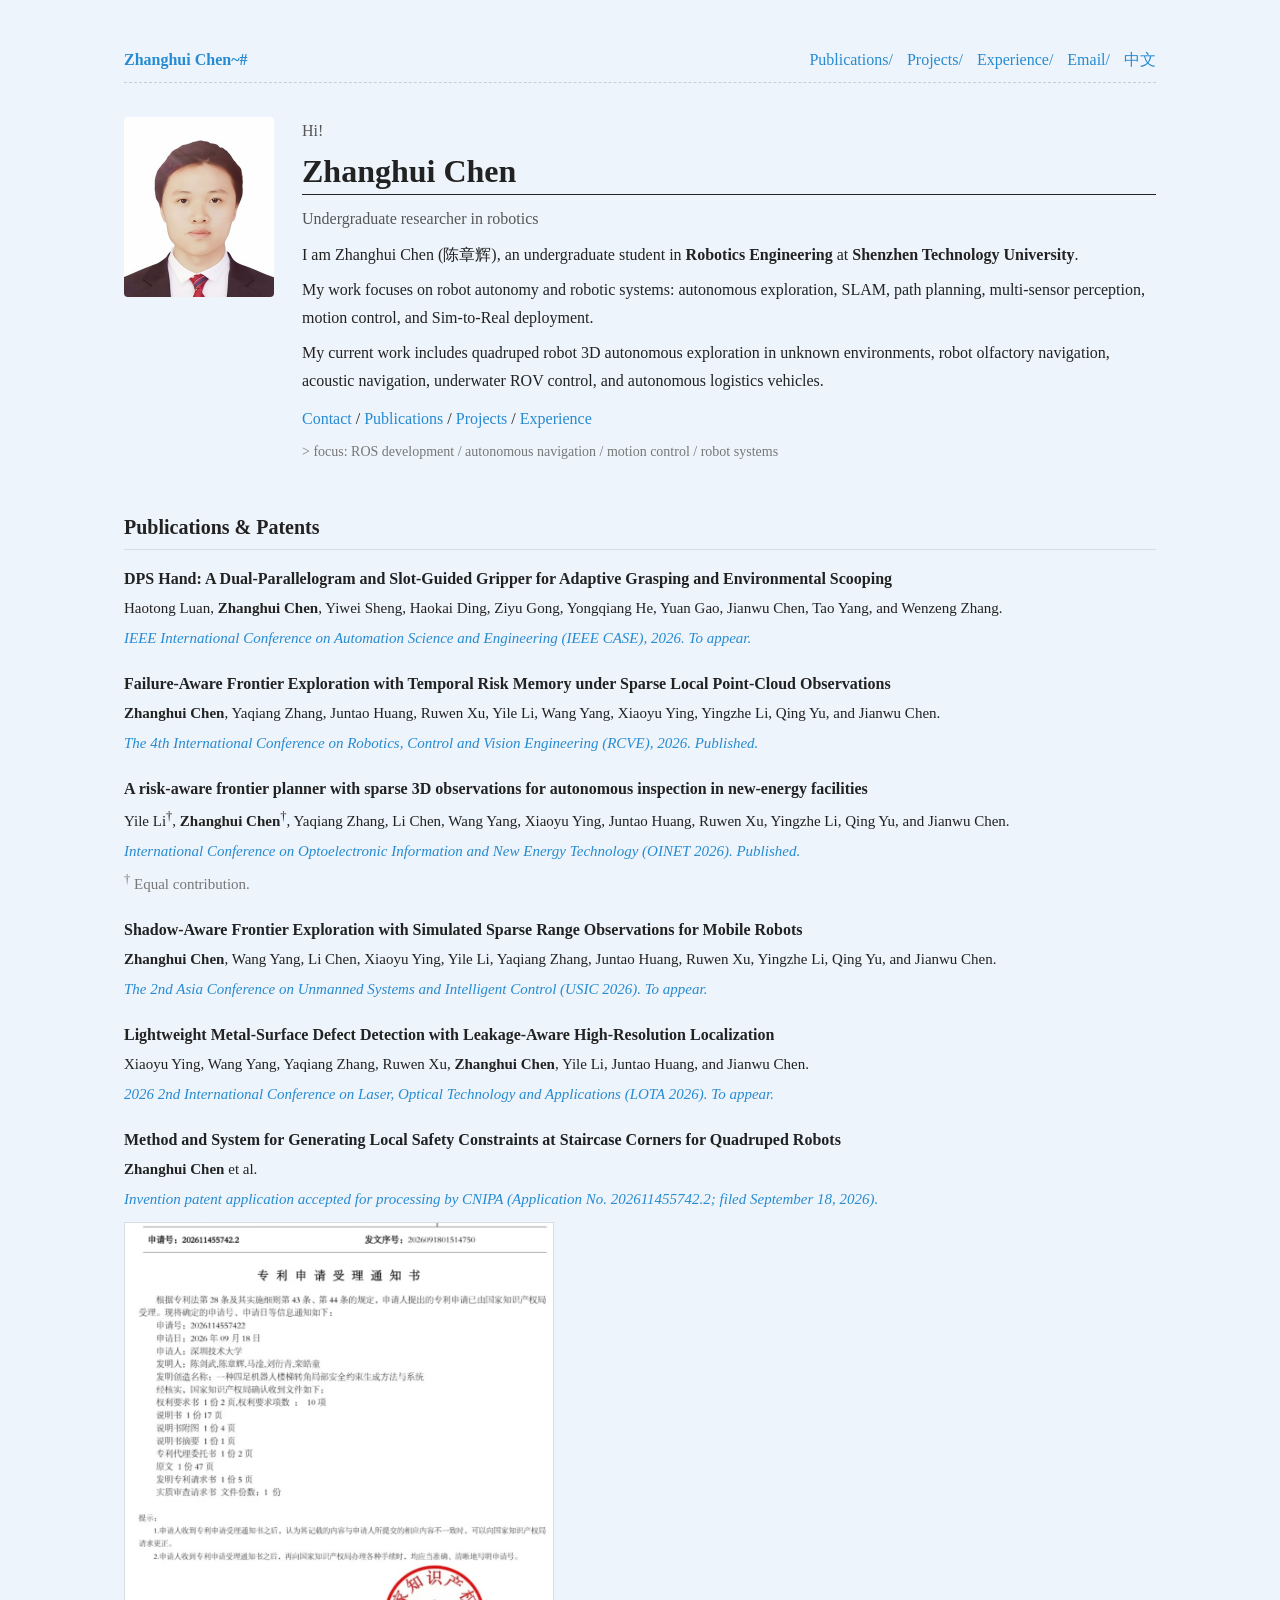
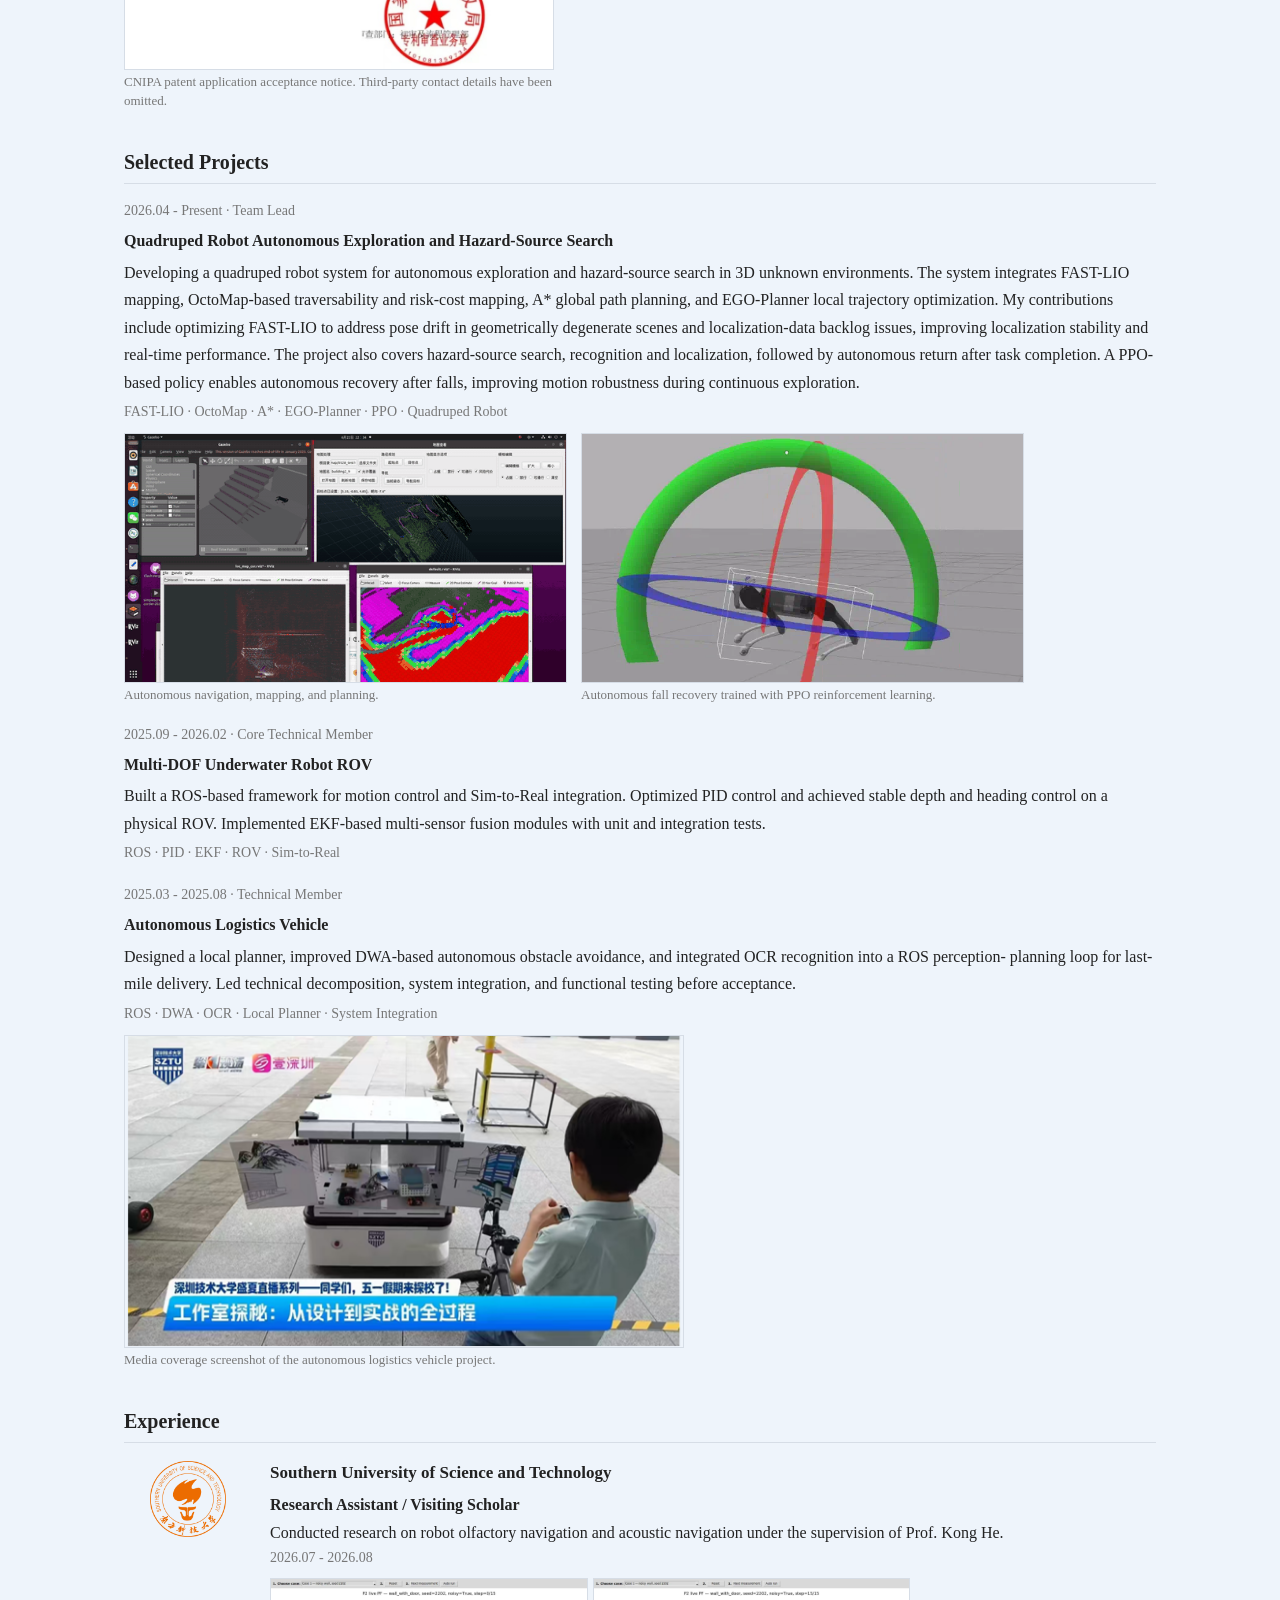
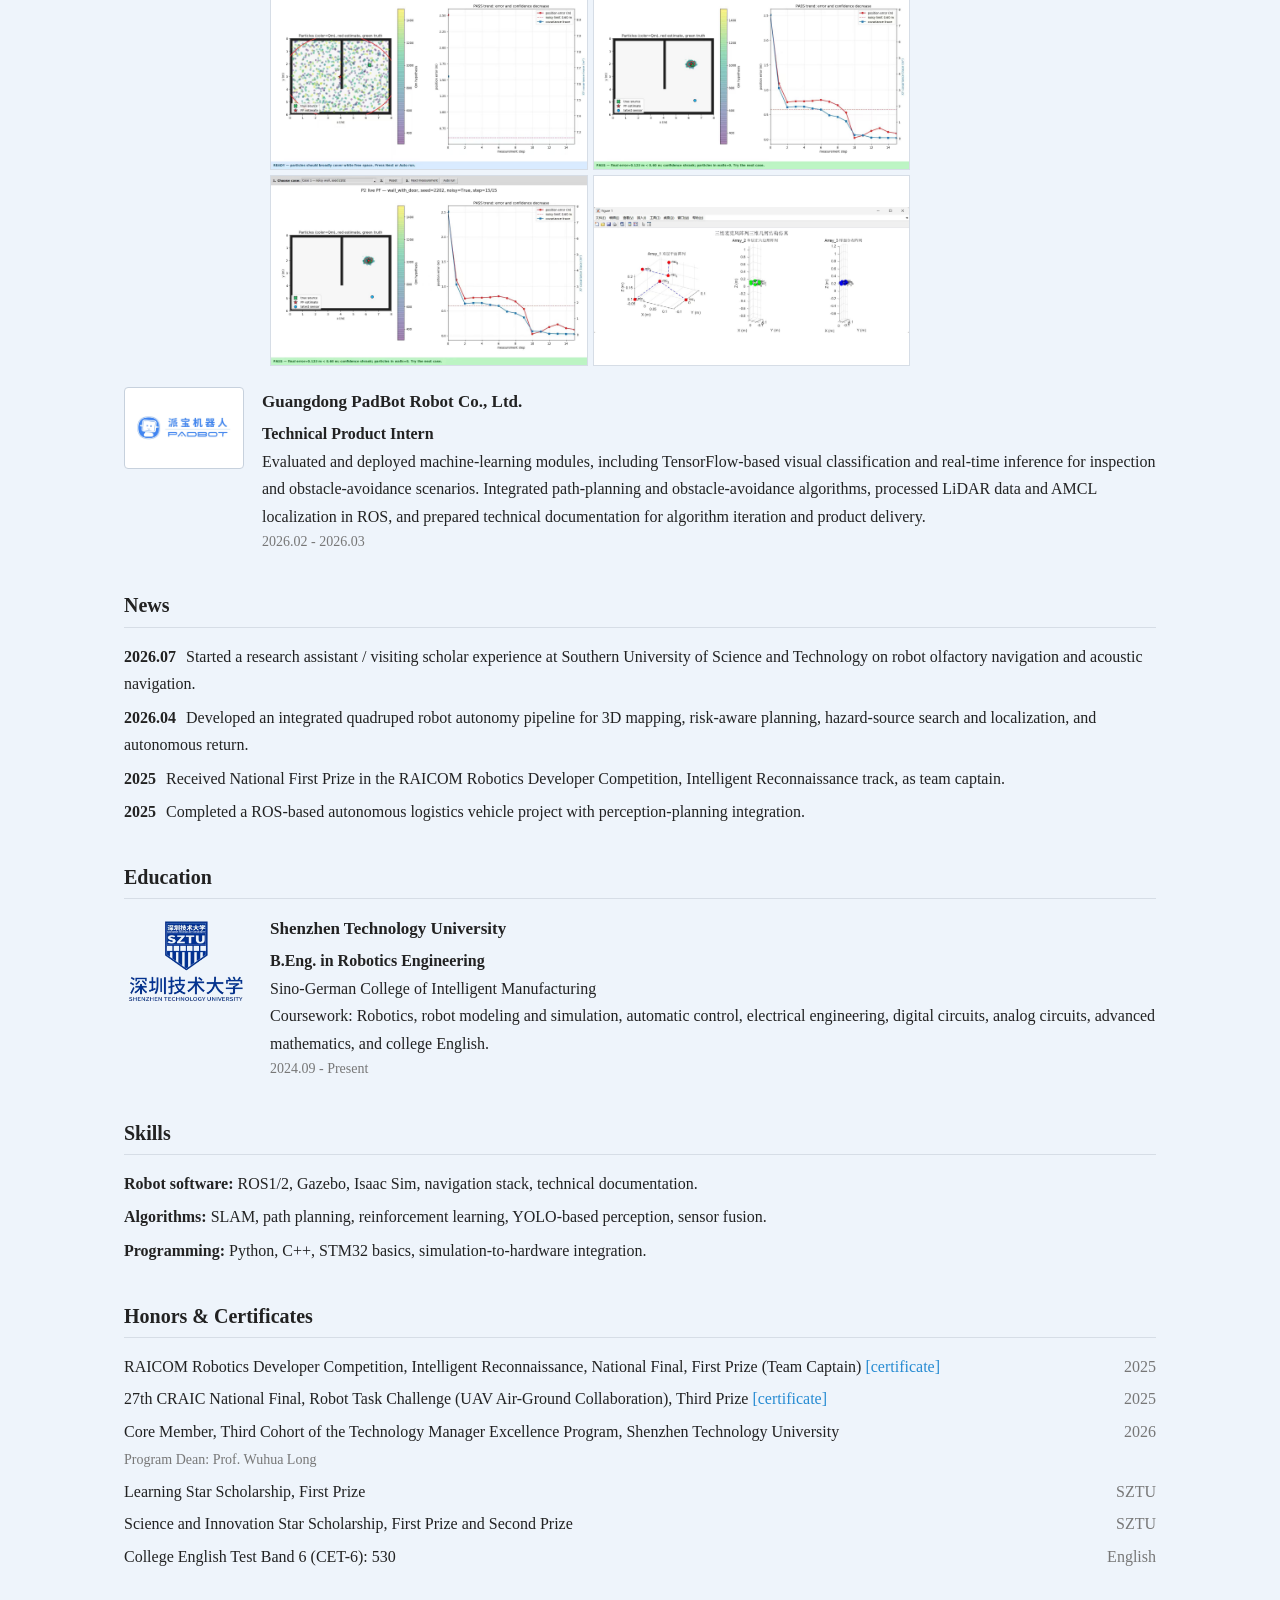
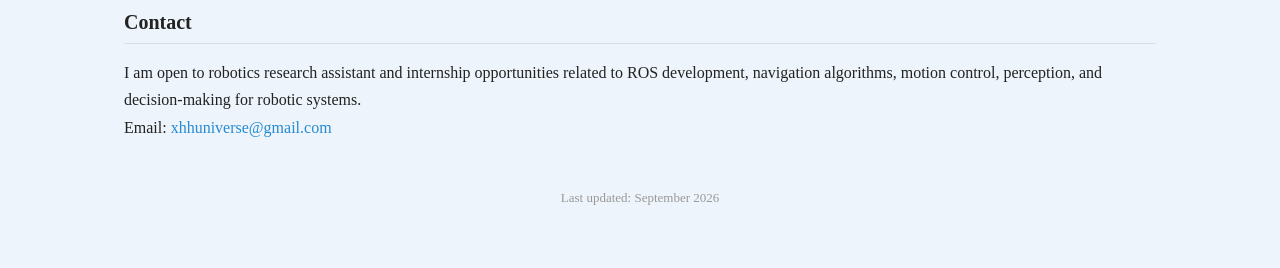
==== commit 776e7ede: "Mark OINET 2026 paper as published" ====
--- a/index.html
+++ b/index.html
@@ -81,7 +81,7 @@
       <article class="pub-item">
         <p class="pub-title">A risk-aware frontier planner with sparse 3D observations for autonomous inspection in new-energy facilities</p>
         <p class="pub-authors">Yile Li<sup>†</sup>, <strong>Zhanghui Chen</strong><sup>†</sup>, Yaqiang Zhang, Li Chen, Wang Yang, Xiaoyu Ying, Juntao Huang, Ruwen Xu, Yingzhe Li, Qing Yu, and Jianwu Chen.</p>
-        <p class="pub-venue">International Conference on Optoelectronic Information and New Energy Technology (OINET 2026). To appear.</p>
+        <p class="pub-venue">International Conference on Optoelectronic Information and New Energy Technology (OINET 2026). Published.</p>
         <p class="pub-note"><sup>†</sup> Equal contribution.</p>
       </article>
 
